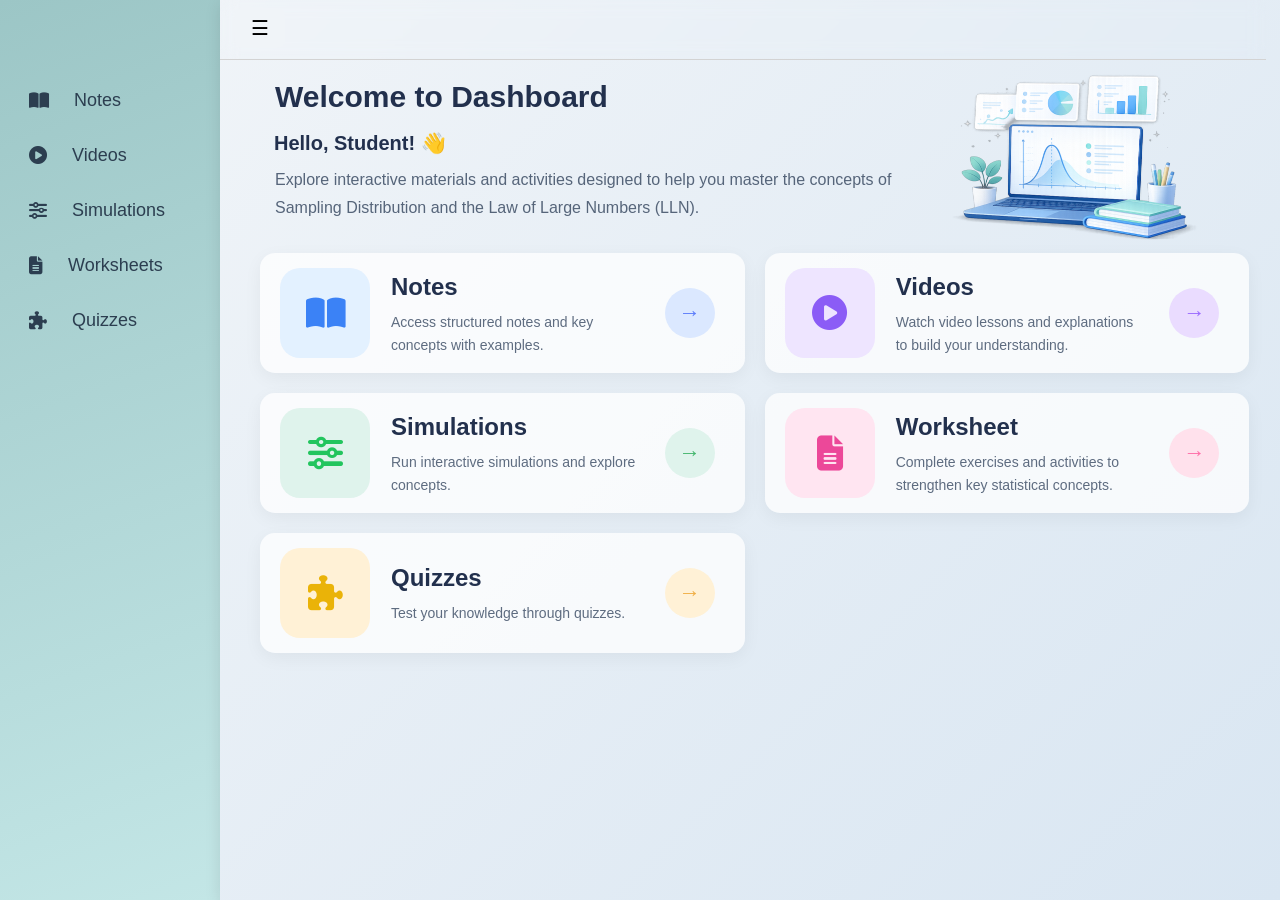
==== dashboard.html @ 49c17bea "initial commit" ====
<!DOCTYPE html>
<html lang="ms">
<head>
  <meta charset="UTF-8">
  <meta name="viewport" content="width=device-width, initial-scale=1.0">
  <title>Dashboard</title>
  <link rel="stylesheet" href="css/style.css">
  <link rel="stylesheet" href="https://cdnjs.cloudflare.com/ajax/libs/font-awesome/6.5.1/css/all.min.css">
  <link href='https://unpkg.com/boxicons@2.1.4/css/boxicons.min.css' rel='stylesheet'>
</head>

<body>

  <!-- Sidebar -->
  <div class="container">

  <div class="sidebar" id="sidebar">
    
    <div class="menu-item" onclick="setActiveMenu(this); loadContent('notes')">
    <i class="fa-solid fa-book-open"></i>
    <span class="text">Notes</span>
    </div>

    <div class="menu-item" onclick="setActiveMenu(this); loadContent('videos')">
    <i class="fa-solid fa-circle-play"></i>
    <span class="text">Videos</span>
    </div>

    <div class="menu-item" onclick="setActiveMenu(this); loadContent('simulations')">
    <i class="fa-solid fa-sliders"></i>
    <span class="text">Simulations</span>
    </div>

    <div class="menu-item" onclick="setActiveMenu(this); loadContent('worksheets')">
    <i class="fa-solid fa-file-lines"></i>
    <span class="text">Worksheets</span>
    </div>

    <div class="menu-item" onclick="setActiveMenu(this); loadContent('Quizzes')">
    <i class="fa-solid fa-puzzle-piece"></i>
    <span class="text">Quizzes</span>
    </div>
  </div>

  <div class="overlay" id="overlay" onclick="toggleSidebar()"></div>


  <!-- Content -->
  <div class="content-wrapper">

    <div class="top-navbar"> 

      <button class="toggle-btn">☰</button>

      <div class="top-icons">

        <div class="home-btn" onclick="loadContent('dashboard')">
        <i class="fa-solid fa-house-chimney"></i>
        </div>
      </div>
    </div>

  <div class="content" id="content">

<script src="js/main.js"></script>

</body>
</html>
---- css/style.css ----
/* ===== BODY ===== */
body {
  margin: 0;
  font-family: 'Comfortaa', sans-serif;
}

* {
  box-sizing: border-box;
  transition: all 0.2s ease-in-out;
}

/* MENU PAGE SAHAJA */
.login-body {
  display: flex;
  justify-content: center;
  align-items: center;
  height: 100vh;
  margin: 0;
  background: url("../images/bg.jpg") no-repeat center center fixed;
  background-size: cover;
}

/* ===== LOGIN CONTAINER ===== */
.login-container {
  text-align: center;
  width: 420px;
  padding: 40px;

  background: #ffffff;
  border-radius: 20px;
  box-shadow: 0 10px 25px rgba(0, 0, 0, 0.15);
}

.login-container h2 {
  color: #414089;
  margin-bottom: 30px;
  font-size: 30px;
}

.bold-title {
  font-weight: 1000;
}

.login-container p {
  line-height: 1.4;
  font-size: 15px;
  color: #141016;
  margin-bottom: 15px;
}

input {
  width: 100%;
  box-sizing: border-box;
  padding: 12px;
  margin: 6px 0;
  border-radius: 8px;
  border: 1px solid #ccc;
  font-size: 15px;
}

button {
  width: 98%;
  padding: 12px;
  margin-top: 15px;
  background: #5d8def;
  border: none;
  border-radius: 8px;
  color: white;
  font-size: 15px;
  cursor: pointer;
}

button:hover {
  background: #3f6fd1;
}

/* topbar */
.top-bar {
  display: flex;
  align-items: center;
  justify-content: flex-start;
  gap: 10px;
  background: auto;
  color: black;
  margin-bottom: 30px;
}

/* container bawah topbar */
.container {
  display: flex;
  height: 100vh;
  position: relative;
  overflow: hidden;
}

.container .menu-item {
  margin-bottom: 10px;
}

.content-inner {
  max-width: 900px;        /* maksimum lebar content */
  width: 90%;              /* responsive ikut screen size */
  margin: auto;          /* center content horizontally */
  background: none; /* optional: buat bg putih/transparan */
}

/* sidebar */
.sidebar {
  width: 220px;
  background: linear-gradient(160deg,  #9cc6c6, #c3e6e6); /* soft gradient */
  color: #2c3e50;
  padding: 70px 15px 15px 15px; /* top padding 80px supaya menu items start bawah */
  transition: 0.3s;
}

/* COLLAPSE FULL: hide menu items & icons */
.sidebar.collapsed {
  width: 0;               /* sidebar hilang */
  padding: 0;
  overflow: hidden;       /* pastikan content dalam tak kelihatan */
}

.sidebar.collapsed .menu-item {
  opacity: 0;             /* hilang text & icons */
  pointer-events: none;   /* tidak boleh click */
}

.menu-item {
  display: flex;
  align-items: center;
  gap: 5px;
  padding: 12px 14px;
  margin: 8px 0;
  cursor: pointer;
  font-size: 18px;
  border-radius: 12px;
  color: #2c3e50;
  transition: all 0.25s ease;
}

.menu-item i{
  margin-right: 20px;
}

.menu-item:hover {
  background: rgba(255,255,255,0.4);
  box-shadow: 0 4px 10px rgba(0,0,0,0.08);
}

.menu-item.active {
  background: rgba(255,255,255,0.4);
  box-shadow: 0 4px 12px rgba(0,0,0,0.1);
}

/* 🔥 toggle align sama dengan menu */
.content-wrapper {
  display: flex;
  flex-direction: row; /* toggle dan content sebaris */
  align-items: flex-start; /* start dari atas */
  gap: 10px; /* jarak antara toggle & content */
  flex: 1;
  background: #f0f4f8;
}

.toggle-btn {
  background: #f0f4f8;
  border: none;
  width: 50px;
  height: 40px;
  display: flex;
  align-items: center; 
  justify-content: center;
  cursor: pointer;
  color: black;   
  font-size: 20px;
  margin-left: 5px;
  margin-top: -4px;
}

.toggle-btn:hover{
  background: rgba(255,255,255,0.4);
}

.sidebar.collapsed + .overlay + .content-wrapper .top-navbar {
  left: 0;
}

.top-navbar {
  position: fixed;
  top: 0;
  left: 220px;
  right: 14px;
  height: 60px;
  backdrop-filter: blur(10px);
  display: flex;
  align-items: center;
  justify-content: space-between;
  padding: 0 10px;
  z-index: 1000;
  background: transparent;
  backdrop-filter: blur(8px);
  border-bottom: 1px solid lightgray;
  box-shadow: none;
  transition: 0.3s;
}

.top-icons {
  position: absolute;
  top: 20px;
  right: 30px;
  z-index: 1000;
}

.home-btn {
  width: 38px;
  height: 38px;
  background: white;
  border-radius: 10px;
  display: flex;
  align-items: center;
  justify-content: center;
  margin-top: -8px;
  cursor: pointer;
  transition: 0.3s;
  margin-right: -10px;
}

.home-btn i {
  font-size: 15px;
  color: #2c3e50;
}

.home-btn:hover {
  transform: translateY(-2px);
  background: white;
}

/* content */
.content {
  flex: 1;
  max-width: 1400px;
  width: calc(100% - 40px);
  margin: 0 auto;
  height: 100vh;
  padding-left: 40px;
  padding-top: 60px;
  overflow: auto;
  background: linear-gradient(135deg, #f0f4f8, #d9e6f2);
  box-shadow: 0 4px 15px rgba(0,0,0,0.1);
  transition: none;
}

.content.simulation-mode {
  padding: 0;
  overflow: hidden;
}

.accordion {
  width: 100%;
  max-width: 900px;
  margin: 0; /* buang auto supaya ikut container */
  padding-left: 5px;  /* adjust ikut tajuk h2 */
  padding-right: 5px; /* optional */
  box-sizing: border-box;
}

/*DASHBOARD SECTION*/
/*TITLE PARTS*/
.hero-section {
  display: flex;
  justify-content: space-between;
  align-items: center;
  gap: 20px;
}

.hero-left {
  max-width: 1000px;
  margin-left: 15px;
}

.hero-left h1 {
  font-size: 30px;
  margin-top: 20px;
  margin-bottom: 15px;
  color: #22304d;
}

.hero-left h2 {
  font-size: 20px;
  margin-bottom: -5px;
  color: #22304d;
  margin-left: -1px;
}

.hero-left p {
  font-size: 16px;
  line-height: 1.8;
  color: #56657a;
  margin-bottom: 10px;
}

.hero-right img {
  width: 350px;
  margin-top: -50px;
  padding-right: 70px;
  margin-bottom: -70px;
}

/*BOX-BOX PARTS*/
.dashboard-grid {
  display: grid;
  grid-template-columns: repeat(2, 1fr);
  gap: 20px;
  margin-top: 20px;
  max-width: 1190px;
  width: 97%;
}

.dashboard-card {
  background: rgba(255,255,255,0.75);
  border-radius: 15px;
  padding: 5px;
  display: flex;
  align-items: center;
  gap: 14px;
  cursor: pointer;
  box-shadow: 0 5px 18px rgba(0,0,0,0.05);
  transition: 0.3s;
  height: 120px;
}

.dashboard-card:hover {
  transform: translateY(-4px);
}

.icon-box {
  width: 90px;
  height: 90px;
  margin-left: 15px;
  border-radius: 20px;
  display: flex;
  align-items: center;
  justify-content: center;
  font-size: 35px;
  flex-shrink: 0;
}

.card-text h3 {
  font-size: 24px;
  color: #22304d;
  margin-top: 17px;
  margin-bottom: 10px;
  margin-left: 7px;
}

.card-text p {
  margin-top: 5px;
  margin-left: 7px;
  font-size: 14px;
  line-height: 1.6;
  color: #5e6c80;
  width: 250px;
}

.arrow {
  width: 50px;
  height: 50px;
  border-radius: 50%;
  display: flex;
  align-items: center;
  justify-content: center;
  font-size: 22px;
  margin-left: auto;
  margin-right: 25px;
}

/* BLUE */
.arrow.blue{
    background: #dbe8ff;
}

.arrow.blue:hover{
    background: #c8dcff;
}

/* PURPLE */
.arrow.purple{
    background: #eadcff;
}

.arrow.purple:hover{
    background: #dcc8ff;
}

/* GREEN */
.arrow.green{
    background: #dff3ec;
}

.arrow.green:hover{
    background: #cdeed7;
}

/* PINK */
.arrow.pink{
    background: #ffe1ec;
}

.arrow.pink:hover{
    background: #ffd0e2;
}

/* YELLOW */
.arrow.yellow{
    background: #fff1d6;
}

.arrow.yellow:hover{
    background: #ffe7b8;
}


/* GENERAL */
.arrow{
    cursor: pointer;
}

/*WARNA BOX BOX ICON DASHBOARD*/
.blue {
  background: #dcebff;
}

.purple {
  background: #eee2ff;
}

.green {
  background: #ddf5e7;
}

.grey {
  background: #e4ebf5;
}

.yellow {
  background: #fff1d6;
}

/* WARNA ICON DASHBOARD */
/* NOTES */
.icon-box.blue i {
  color: #3b82f6;
}

/* VIDEOS */
.icon-box.purple i {
  color: #8b5cf6;
}

/* SIMULATIONS */
.icon-box.green i {
  color: #22c55e;
}

/* WORKSHEETS */
.icon-box.pink i {
  color: #ec4899;
}

/* QUIZZES */
.icon-box.yellow i {
  color: #eab308;
}


/*NOTES SECTION*/
.notes-top-section {
  display: flex;
  justify-content: space-between;
  align-items: center;
  margin-left: -10px;
  margin-top: 10px;
}

.notes-hero-image {
  width: 450px;
  margin-top: -40px;
  margin-right: 40px;
  margin-bottom: -70px;
}

/* ACCORDION */
.accordion {
  max-width: 1190px;
  width: 97%;
}

.notes-card {
  margin-bottom: 10px;
  margin-left: 10px;
  min-height: 40px;
  margin-right: 20px;
  background: transparent;
}

/* CARD HEADER */
.notes-card-header {
  background: rgba(255,255,255,0.78);
  min-height: 40px;
  border-radius: 24px;
  padding: 5px 24px;
  display: flex;
  align-items: center;
  cursor: pointer;
  transition: 0.3s;
}

.notes-card-header:hover {
  transform: translateY(-3px);
}

.notes-section-description p {
  margin-left: 30px;
}

.notes-text p{
  font-size: 16px;
  color: #22304d;
  margin-bottom: 20px;
  max-width: 1000px;
  margin-left: 30px;
  line-height: 1.8;
}

.notes-text h2{
  margin-left: 30px;
  color: black;
  font-size: 25px;
  margin-bottom: 10px;
  margin-top: 15px;
}

/* LEFT SIDE */
.notes-header-left {
  display: flex;
  align-items: center;
  gap: 30px;
}

/* ICON */
.topic-icon {
  width: 55px;
  height: 55px;
  margin-top: 2px;
  border-radius: 10px;
  font-size: 22px;
  display: flex;
  justify-content: center;
  align-items: center;
  flex-shrink: 0;
  font-weight: bold;
}

.topic-icon i {
  font-size: 28px;
  color: #4f6fa8;
}

/* ICON CICLE COLORS */
.topic-icon.blue {
  background: #dbe9ff;
}

.topic-icon.green {
  background: #dff4e7;
}

.topic-icon.purple {
  background: #eadcff;
}

.topic-icon.pink {
  background: #ffddeb;
}

.topic-icon.yellow {
  background: #fff0cf;
}

/* ICON COLORS */
.topic-icon.blue i {
  color: #5a78b8;
}

.topic-icon.green i {
  color: #4bb273;
}

.topic-icon.purple i {
  color: #8c6dd7;
}

.topic-icon.pink i {
  color: #e07aa8;
}

.topic-icon.yellow i {
  color: #f0a43c;
}

/* TEXT */
.topic-info h3 {
  margin: 0;
  font-size: 18px;
  color: #24314f;
  margin-top: 15px;
}

.topic-info p {
  margin-top: 8px;
  color: #7f8aa3;
  font-size: 15px;
}

/* RIGHT SIDE */
.notes-header-right {
  margin-left: auto;
  display: flex;
  align-items: center;
  gap: 25px;
  padding-right: 10px;
}

/* OPEN BADGE */
.slides-badge {
  background: #dff4e7;
  color: #2e9b59;
  padding: 10px 18px;
  border-radius: 10px;
  margin-right: 20px;
  font-weight: 600;
}

.slides-badge.open {
  background: #dff5e7;
  color: #2e8b57;
}

.slides-badge.open:hover{
    background: #cdeed7;
}

.slides-badge.close {
  background: #e8eefc;
  color: #6b7a99;
}

.slides-badge.close:hover{
    background: #dbe4f7;
}

/* ARROW */
.notes-arrow {
  display: flex;
  justify-content: center;
  align-items: center;
  font-size: 22px;
  color: #6f7c97;
}

/* PDF CONTENT */
.notes-content {
  max-height: 0;
  background: white;
  border-radius: 0 0 24px 24px;
  box-shadow: 0 5px 18px rgba(0,0,0,0.05);
  transition: max-height 0.4s ease;
  overflow: hidden;
}

.notes-content iframe {
  width: 100%;
  height: 500px;
  border: none;
  padding: 18px;
  box-sizing: border-box;
}

/*VIDEO SECTION*/
.videos-hero{
  background: linear-gradient(135deg,#c8e7e6 0%,#c9dfff 100%);
    border-radius: 15px;
    padding: 35px 26px;
    display: flex;
    justify-content: space-between;
    align-items: center;
    margin-top: 20px;
    position: relative;
    overflow: hidden;
    margin-right: 55px;
    margin-left: 15px;
}

.videos-hero-left{
    flex: 1;
    margin-left: 10px;
}

.video-page-title{
  font-size: 25px;
  color: black;
  margin-top: -15px;
}

.video-description{
  font-size: 16px;
  color: #22304d;
  margin-bottom: 20px;
  line-height: 1.5;
  max-width: 550px;
  margin-top: -5px;
}

.video-banner-img{
    width: 450px;
    margin-top: -80px;
    margin-bottom: -80px;
    margin-right: 10px;
  }

.video-stats{
    display: flex;
    gap: 18px;
    margin-top: 30px;
}

.stat-box{
    background: rgba(255,255,255,0.8);
    padding: 8px 20px;
    border-radius: 8px;
    display: flex;
    align-items: center;
    gap: 12px;
    font-size: 14px;
    font-weight: 600;
    color: #24314f;
    box-shadow: 0 4px 12px rgba(0,0,0,0.03);
    transition: 0.3s;
    margin-top: -10px;
    margin-left: -2px;
    margin-bottom: -10px;
}

.stat-box i{
  color: #56657a;
  font-size: 16px;
  margin-left: -5px;
}

.video-card{
    display: flex;
    justify-content: space-between;
    align-items: center;
    padding: 5px;
    background: rgba(255,255,255,0.85);
    margin-top: 20px;
    border-radius: 15px;
    overflow: hidden;
    margin-right: 55px;
    margin-bottom: -13px;
    margin-left: 15px;
}

.video-card:hover{
    transform: translateY(-4px);
    box-shadow: 0 12px 24px rgba(0,0,0,0.06);
}

.video-left{
    display: flex;
    align-items: center;
    gap: 20px;
}

.video-left h3{
  font-size: 18px;
  max-width: 400px;
  color: #24314f;
  line-height: 1.5;
}

.video-right{
    display: flex;
    align-items: center;
    gap: 25px; /* besarkan gap */
}

.video-icon{
    width: 70px;
    height: 50px;
    border-radius: 15px;
    display: flex;
    justify-content: center;
    align-items: center;
    font-size: 28px;
    margin-left: 10px;
}

.video-icon i{
    font-size: 20px;
    font-weight: 400;
}

.video-duration{
    display: flex;
    align-items: center;
    gap: 15px;
    font-size: 15px;
    margin-right: 25px;
    white-space: nowrap;
    color: #6b7280;
}

.video-duration i {
  font-size: 15px;
  color: #6b7280;
}

.blue{
    background: #dbe8ff;
    color: #5b7cfa;
}

.purple{
    background: #eadcff;
    color: #9b6bff;
}

.green{
    background: #dff3ec;
    color: #43b66d;
}

.pink{
    background: #ffe1ec;
    color: #ff6ea8;
}

.yellow{
    background: #fff1d6;
    color: #f0ae45;
}

.watch-btn{
    border: none;
    padding: 12px 33px;
    border-radius: 10px;
    font-weight: 600;
    cursor: pointer;
    margin-right: 20px;
    margin-bottom: 15px;
}

.watch-btn.blue:hover{
    background: #bcd4ff;
}

.watch-btn.purple:hover{
    background: #dac4ff;
}

.watch-btn.green:hover{
    background: #cdeede;
}

.watch-btn.pink:hover{
    background: #ffd0e3;
}

.watch-btn.yellow:hover{
    background: #ffe7b8;
}

.video-arrow{
    display: flex;
    justify-content: center;
    align-items: center;
    transition: 0.3s;
    margin-right: 40px;
    font-size: 20px;
    color: #7b8798;
}

.back-btn{
    display: flex;
    align-items: center;
    justify-content: center;
    width: fit-content;
    margin: 30px auto;
    gap: 8px;
    padding: 12px 24px;
    background: rgba(255,255,255,0.75);
    border-radius: 16px;
    font-size: 16px;
    font-weight: 600;
    color: #24314f;
    cursor: pointer;
    transition: 0.3s;
    box-shadow: 0 6px 18px rgba(0,0,0,0.04);
}

.back-btn:hover{
    transform: translateX(-4px);
    background: #edf4ff;
}

.video-title{
    font-size: 20px;
    color: #22304d;
    margin-bottom: 25px;
    font-weight: 700;
    text-align: center;
    max-width: 1190px;
}

.video-container{
    display: flex;
    justify-content: center;
    align-items: center;
    margin: 0 auto;
    max-width: 1100px;
    width: 98%;
    background: rgba(255,255,255,0.75);
    padding: 5px;
    border-radius: 5px;
    overflow: hidden;
    padding-right: 20px;
    background: transparent;
}

.video-container video{
    width: 100%;
    border-radius: 5px;
    display: block;
}

.video-container:hover{
    transform: translateY(-3px);
    transition: 0.3s;
}

/*WORKSHEET SECTION*/

/*WORKSHEET CARDS*/
.worksheet-title{
  font-size: 25px;
  margin-left: 20px;
  color: black;
  margin-top: 10px;
}

.worksheet-section-description{
  font-size: 16px;
  padding-left: 20px;
  color: #22304d;
  margin-bottom: 20px;
}

.worksheet-hero-image{
    width: 400px;
    margin-top: -40px;
    margin-bottom: -50px;
    margin-right: 70px;
}

.worksheet-grid{
    display: flex;
    flex-direction: column;
    gap: 15px;
    max-width: 1190px;
    width: 96%;
    margin-top: 25px;
}

.worksheet-card{
    background: white;
    padding: 10px 20px;
    border-radius: 25px;
    min-height: 75px;
    display: flex;
    align-items: center;
    gap: 20px;
    transition: 0.3s;
    cursor: pointer;
    position: relative;
    margin-left: 15px;
    margin-right: 25px;
}

.worksheet-card:hover{
    transform: translateY(-4px);
    box-shadow: 0 10px 25px rgba(0,0,0,0.08);
}

.worksheet-icon{
    width: 70px;
    height: 70px;
    border-radius: 20px;
    color: white;
    display: flex;
    justify-content: center;
    align-items: center;
    font-size: 35px;
    flex-shrink: 0;
}

.card1 .worksheet-icon{
    background: #dbe8ff;
}

.card2 .worksheet-icon{
    background: #eadcff;
}

.card3 .worksheet-icon{
    background: #dff3ec;
}

.card4 .worksheet-icon{
    background: #ffe1ec;
}

.card5 .worksheet-icon{
    background: #fff1d6;
}

.worksheet-info{
    flex: 1;
    margin-left: 25px;
}

.worksheet-info h3{
    font-size: 20px;
    color: #1f2a44;
    margin-top: 3px;
}

.worksheet-info p{
    font-size: 16px;
    color: #4d5b73;
    margin-top: -10px;
}

.worksheet-info span{
    display: block;
    font-size: 13px;
    color: #7c879d;
    margin-top: -10px;
    margin-bottom: 3px;
    margin-left: -3px;
}

.worksheet-btn{
    border: none;
    background: #dff3e5;
    color: #2b8a57;
    border-radius: 26px;
    font-size: 15px;
    cursor: pointer;
    transition: 0.3s;
    width: fit-content;
    min-width: 100px;
    flex-shrink: 0;
    margin-top: -3px;
    background: #dff4e7;
    color: #2e9b59;
    padding: 10px 18px;
    border-radius: 30px;
    font-weight: 600;
    margin-right: 20px;
}

.worksheet-btn:hover{
    background: #cdeed7;
}

.card1 .worksheet-icon i{
    color: #5b7cfa;
}

.card2 .worksheet-icon i{
    color: #9b6bff;
}

.card3 .worksheet-icon i{
    color: #43b66d;
}

.card4 .worksheet-icon i{
    color: #ff6ea8;
}

.card5 .worksheet-icon i{
    color: #f0ae45;
}

/*QUIZ SECTION*/
.quiz-title {
    margin-left: 20px;
    color: black;
    font-size: 25px;
    margin-top: 20px;
    margin-bottom: 10px;
}

.quiz-section-description {
  font-size: 16px;
  color: #22304d;
  margin-bottom: -5px;
  max-width: 1000px;
  margin-left: 20px;
  line-height: 1.8;
}

.quiz-grid {
  display: grid;
  grid-template-columns: repeat(2, 1fr);
  gap: 15px;
  margin-top: 20px;
  margin-left: 15px;
  max-width: 1190px;
  width: 97%;
  padding-right: 35px;
}

.quiz-hero {
  background: linear-gradient(135deg,#c8e7e6 0%,#c9dfff 100%);
  border-radius: 15px;
  padding: 15px;
  color: white;
  margin-top: 25px;
  margin-bottom: 20px;
  max-width: 1190px;
  display: flex;
  justify-content: space-between;
  align-items: center;
  margin-left: 17px;
  margin-right: 50px;
}

.quiz-hero-right img {
  width: 130px;
  margin-right: 50px;
}

.quiz-hero-left {
  display: flex;
  align-items: center;
  gap: 25px;
}

.quiz-hero-left h2{
  margin-left: 10px;
  margin-top: 10px;
  font-size: 30px;
  color: #1f2d4a;
}

.quiz-hero-left p{
  max-width: 500px;
  margin-left: 12px;
  color: black;
}

.hero-icon {
  width: 90px;
  height: 90px;
  border-radius: 50%;
  background: white;
  display: flex;
  align-items: center;
  justify-content: center;
  font-size: 42px;
  margin-left: 25px;
  margin-right: 5px;
}

.quiz-dashboard-card {
  background: rgba(255,255,255,0.75);
  border-radius: 15px;
  padding: 10px;
  display: flex;
  align-items: center;
  gap: 14px;
  cursor: pointer;
  transition: 0.3s;
}

.quiz-dashboard-card:hover{
    transform: translateY(-4px);
    box-shadow: 0 10px 25px rgba(0,0,0,0.08);
}

.quiz-icon {
  width: 70px;
  height: 70px;
  border-radius: 20px;
  background: white;
  display: flex;
  align-items: center;
  justify-content: center;
  font-size: 36px;
  flex-shrink: 0;
}

.quiz-badge {
  width: 34px;
  height: 34px;
  align-self: flex-start;
  margin-top: 2px;
  border-radius: 10px;
  background: #54d3bf;
  font-size: 16px;
  display: flex;
  align-items: center;
  justify-content: center;
  flex-shrink: 0;
  font-weight: bold;
}

.quiz-text h3 {
  margin: 0;
  font-size: 18px;
  font-weight: 700;
  line-height: 1.2;
  color: #1f2d4a;
}

.quiz-text p {
  margin: 4px 0 0;
  font-size: 14px;
  line-height: 1.4;
  color: #4d5b73;
}

.quiz-status {
  margin-left: auto;
  background: #dff5e7;
  color: #2e8b57;
  padding: 8px 15px;
  border-radius: 999px;
  font-size: 13px;
  font-weight: bold;
  margin-right: 20px;
}
  
.quiz-status:hover{
  background: #cdeed7;
}

.darkblue{
  color: #1f2d4a;
  background: lightcyan;
}

.purple {
  background: #eee5ff;
}

.purple-badge {
  background: #a57cf5;
}

.blue {
  background: #e3f1ff;
}

.blue-badge {
  background: #6bb6ff;
}

.pink {
  background: #ffe5f1;
}

.pink-badge {
  background: #f58ac1;
}

.orange {
  background: #fff0dc;
  color: #f0a23a;
}

.orange-badge {
  background: #ffbe66;
}

/* GREEN */
.green{
    background: #dff3ec;
}
/* GREEN BADGE */
.green-badge{
    background: #dff3e5;
    color: #2b8a57;
}



/* MOBILE SIDEBAR (PHONE) */
@media (max-width: 440px) {
  .sidebar {
    position: fixed;
    left: -220px;
    width: 160px;
    height: 100vh;
    padding: 60px 5px 5px 5px;
    transition: left 0.3s ease;
    z-index: 1000;
  }
  
  .sidebar.open {
    left: 0;
  }

  .sidebar.collapsed{
    left: 0;
  }

  .menu-item {
  gap: 5px;
  font-size: 12px;
  }

.toggle-btn{
    position: fixed;
    top: 20px;
    left: 20px;
    z-index: 1000;
}

  h1 {
  font-size: 20px;
  margin-left: -15px;
  }

  h2 {
  font-size: 14px;
  margin-top: 22px;
  margin-left: -10px;
}

.container .menu-item {
  margin-bottom: 2px;
  width: 125px;
  margin-left: 10px;
}

/*DASHBOARD SECTION*/
/*TITLE PARTS*/
.hero-left {
  max-width: 400px;
  margin-left: 5px;
}

.hero-left h1 {
  font-size: 18px;
  margin-top: 10px;
  margin-bottom: -10px;
  margin-left: 5px;
}

.hero-left h2 {
  font-size: 13px;
  margin-left: 5px;
}

.hero-left p {
  max-width: 200px;
  font-size: 10px;
  margin-bottom: 10px;
  margin-left: 5px;
}

.hero-right img {
  width: 30px;
}

/*BOX-BOX PARTS*/
.dashboard-grid {
  gap: 5px;
  grid-template-columns: 1fr;
  margin-top: 10px;
  max-width: 350px;
  width: 97%;
}

.dashboard-card {
  border-radius: 15px;
  padding: 5px;
  height: 50px;
}

.icon-box {
  width: 40px;
  height: 40px;
  margin-left: 5px;
  border-radius: 20px;
  font-size: 20px;
}

.card-text h3 {
  font-size: 10px;
  margin-top: 11px;
  margin-left: 5px;
}

.card-text p {
  margin-top: -7px;
  margin-left: 5px;
  font-size: 8px;
  max-width: 180px;
}

.arrow {
  width: 35px;
  height: 35px;
  border-radius: 50%;
  font-size: 15px;
  margin-left: auto;
  margin-right: 10px;
}

/*NOTES SECTION*/
.notes-top-section {
  margin-left: 5px;
  margin-top: 10px;
}

.notes-hero-image {
  width: 200px;
  margin-top: 40px;
  margin-right: 15px;
  margin-bottom: -10px;
}

/* ACCORDION */
.accordion {
  max-width: 400px;
  width: 97%;
  height: 30px;
}

.notes-card {
  margin-top: -10px;
  margin-bottom: 10px;
  margin-left: 1px;
  gap: 10px;
  margin-right: 20px;
}

/* CARD HEADER */
.notes-card-header {
  border-radius: 15px;
}

.notes-section-description p {
  margin-left: 5px;
}

.notes-text h2{
  margin-left: 5px;
  font-size: 13px;
  margin-bottom: 10px;
  margin-top: 10px;
}

.notes-text p{
  font-size: 10px;
  margin-bottom: 10px;
  max-width: 200px;
  margin-left: 5px;
}

/* LEFT SIDE */
.notes-header-left {
  gap: 5px;
}

/* ICON */
.topic-icon {
  width: 40px;
  height: 40px;
  border-radius: 15px;
  font-size: 18px;
  margin-left: -15px;
  margin-right: 10px;
}

.topic-icon i {
  font-size: 20px;
}

/* TEXT */
.topic-info h3 {
  font-size: 12px;
  margin-top: 5px;
  max-width: 180px;
}

.topic-info p {
  margin-top: 5px;
  font-size: 8px;
}

/* RIGHT SIDE */
.notes-header-right {
  gap: 25px;
  padding-right: 10px;
}

/* OPEN BADGE */
.slides-badge {
  padding: 7px 14px;
  border-radius: 15px;
  margin-right: -10px;
  font-size: 8px;
}

/* ARROW */
.notes-arrow {
  font-size: 15px;
  margin-right: -15px;
}






/*notes*/
.content-inner{
  width: 98%;
  max-width: 300px;
  margin: 0 0 5px -10px;
  height: auto;
}

/*video*/
.video-card {
  width: 98%;
  max-width: 300px;
  height: auto;
  margin-left: -15px;
}

.video-section-description{
font-size: 10px;
width: 98%;
max-width: 300px;
margin-left: -10px;
}

.video-card-header {
font-size: 10px;
}

.video-content p {
  font-size: 10px;
  margin-top: 0;
  margin-bottom: 5px;
}

.video-content video {
  margin: 0 auto 10px; /* 0 top/bottom auto kiri-kanan, 30px bottom */
}

.quiz-box {
  font-size: 10px;
}

.quiz-box a {
  font-size: 10px;
  margin-top: 0;
  margin-bottom: 5px;
}

/*Worksheet*/
.worksheet-section-description{
font-size: 10px;
width: 98%;
max-width: 300px;
margin-left: -10px;
}

.card{
  width: 98%;
  max-width: 300px;
  height: auto;
  margin-left: -15px;
}

.card-header{
  font-size: 10px;
}

.card-content {
  font-size: 10px;
  margin-top: 0;
  margin-bottom: 5px;
}
}

@media (min-width: 440px) and (max-width: 1050px){  
  
  .sidebar {
    position: fixed;
    left: -220px;
    width: 200px;
    height: 100vh;
    padding: 60px 5px 5px 5px;
    transition: left 0.3s ease;
    z-index: 1000;
  }
  
  .sidebar.open {
    left: 0;
  }

  .menu-item {
  gap: 5px;
  font-size: 14px;
  }

  .toggle-btn{
    z-index: 999;
    width: 30px;
    font-size: 20px;
    margin-left: 10px;
  }

  h1 {
  font-size: 22px;
  margin-left: -15px;
  margin-top: 22px;
  }

  h2 {
  font-size: 20px;
  margin-top: 22px;
}

.container .menu-item {
  margin-bottom: 5px;
  width: 160px;
  margin-left: 12px;
}

/*notes*/
.content-inner{
  width: 98%;
  max-width: 680px;
  margin: 0 0 5px -10px;
  height: auto;
}

/*video*/
.video-card {
  width: 98%;
  max-width: 660px;
  margin: 0 0 5px -10px;
  height: auto;
}

.video-section-description{
font-size: 14px;
width: 98%;
max-width: 660px;
}

.video-card-header {
font-size: 13px;
}

.video-content p {
  font-size: 13px;
  margin-top: 0;
  margin-bottom: 5px;
}

.video-content video {
  margin: 0 auto 10px; /* 0 top/bottom auto kiri-kanan, 30px bottom */
}

.quiz-box {
  font-size: 13px;
}

.quiz-box a {
  font-size: 13px;
  margin-top: 0;
  margin-bottom: 5px;
}

/*Worksheet*/
.worksheet-section-description{
font-size: 14px;
width: 98%;
max-width: 700px;
}

.card{
  width: 98%;
  max-width: 700px;
  margin: 0 0 5px -10px;
  height: auto;
  margin-top: 0;
}

.card-header{
  font-size: 13px;
}

.card-content {
  font-size: 13px;
  margin-top: 0;
  margin-bottom: 5px;
}

.card-content p{
  font-size: 13px;
  margin-top: 0;
  margin-bottom: 0;
}

/*Exercise*/

}
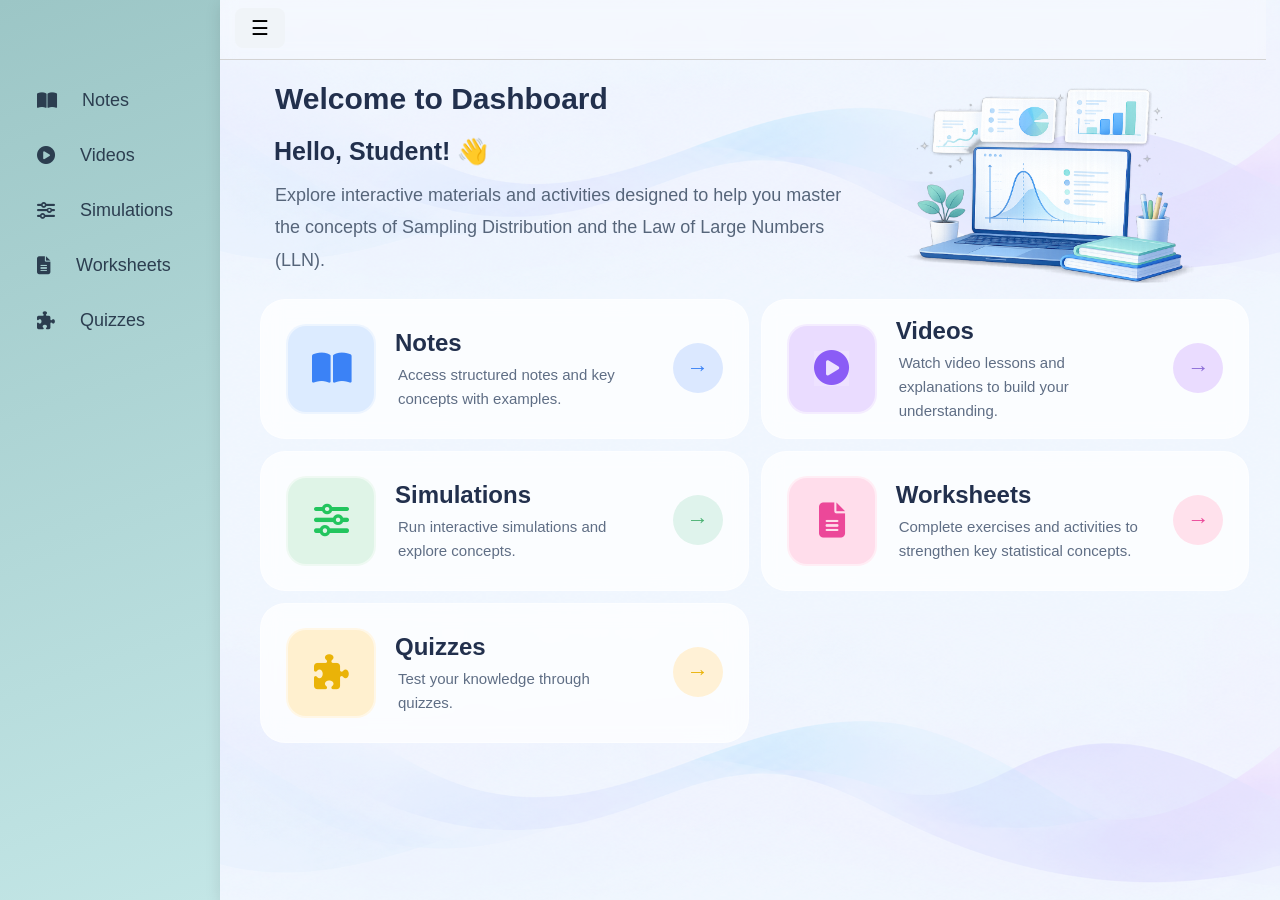
==== commit eaa52f24: "first commit" ====
--- a/dashboard.html
+++ b/dashboard.html
@@ -60,7 +60,10 @@
       </div>
     </div>
 
-  <div class="content" id="content">
+      <div class="content" id="content">
+      </div>
+    </div> <!-- content-wrapper -->
+  </div> <!-- container -->
 
 <script src="js/main.js"></script>
 
--- a/css/style.css
+++ b/css/style.css
@@ -6,7 +6,6 @@
 
 * {
   box-sizing: border-box;
-  transition: all 0.2s ease-in-out;
 }
 
 /* MENU PAGE SAHAJA */
@@ -74,17 +73,6 @@
   background: #3f6fd1;
 }
 
-/* topbar */
-.top-bar {
-  display: flex;
-  align-items: center;
-  justify-content: flex-start;
-  gap: 10px;
-  background: auto;
-  color: black;
-  margin-bottom: 30px;
-}
-
 /* container bawah topbar */
 .container {
   display: flex;
@@ -98,9 +86,9 @@
 }
 
 .content-inner {
-  max-width: 900px;        /* maksimum lebar content */
+  max-width: 1200px;        /* maksimum lebar content */
   width: 90%;              /* responsive ikut screen size */
-  margin: auto;          /* center content horizontally */
+  margin: 0 auto;          /* center content horizontally */
   background: none; /* optional: buat bg putih/transparan */
 }
 
@@ -110,8 +98,10 @@
   background: linear-gradient(160deg,  #9cc6c6, #c3e6e6); /* soft gradient */
   color: #2c3e50;
   padding: 70px 15px 15px 15px; /* top padding 80px supaya menu items start bawah */
-  transition: 0.3s;
-}
+  transition: 0.35s cubic-bezier(.22,1,.36,1);
+  flex-shrink: 0;
+}
+
 
 /* COLLAPSE FULL: hide menu items & icons */
 .sidebar.collapsed {
@@ -123,6 +113,10 @@
 .sidebar.collapsed .menu-item {
   opacity: 0;             /* hilang text & icons */
   pointer-events: none;   /* tidak boleh click */
+}
+
+.sidebar.collapsed + .overlay + .content-wrapper .top-navbar {
+  left: 0;
 }
 
 .menu-item {
@@ -135,11 +129,15 @@
   font-size: 18px;
   border-radius: 12px;
   color: #2c3e50;
-  transition: all 0.25s ease;
 }
 
 .menu-item i{
   margin-right: 20px;
+  padding-left: 8px;
+}
+
+.menu-item span{
+  margin-right: -10px;
 }
 
 .menu-item:hover {
@@ -147,9 +145,12 @@
   box-shadow: 0 4px 10px rgba(0,0,0,0.08);
 }
 
-.menu-item.active {
-  background: rgba(255,255,255,0.4);
-  box-shadow: 0 4px 12px rgba(0,0,0,0.1);
+.menu-item.active{
+  background: rgba(255,255,255,0.75);
+  box-shadow: 0 8px 20px rgba(0,0,0,0.08);
+  border-left: 3px solid #2c3e50;
+  font-weight: 700;
+  margin-right: 5px;
 }
 
 /* 🔥 toggle align sama dengan menu */
@@ -181,10 +182,6 @@
   background: rgba(255,255,255,0.4);
 }
 
-.sidebar.collapsed + .overlay + .content-wrapper .top-navbar {
-  left: 0;
-}
-
 .top-navbar {
   position: fixed;
   top: 0;
@@ -197,11 +194,11 @@
   justify-content: space-between;
   padding: 0 10px;
   z-index: 1000;
-  background: transparent;
+  background: rgba(255,255,255,0.25);
   backdrop-filter: blur(8px);
   border-bottom: 1px solid lightgray;
   box-shadow: none;
-  transition: 0.3s;
+  transition: 0.2s;
 }
 
 .top-icons {
@@ -238,16 +235,29 @@
 /* content */
 .content {
   flex: 1;
-  max-width: 1400px;
-  width: calc(100% - 40px);
+  max-width: 1500px;
+  width: 100%;
   margin: 0 auto;
   height: 100vh;
   padding-left: 40px;
   padding-top: 60px;
   overflow: auto;
-  background: linear-gradient(135deg, #f0f4f8, #d9e6f2);
+  background-color: #EEF3F8;
+  background-image: url("../images/bg-dashboard.png");
+  background-size: 100% auto;
+  background-position: top center;
   box-shadow: 0 4px 15px rgba(0,0,0,0.1);
-  transition: none;
+  position: relative;
+  z-index: 1;
+}
+
+.content::before{
+  content: "";
+  position: absolute;
+  inset: 0;
+  background: rgba(255,255,255,0.20);
+  pointer-events: none;
+  z-index: -1;
 }
 
 .content.simulation-mode {
@@ -264,6 +274,8 @@
   box-sizing: border-box;
 }
 
+/* Laptop */
+@media (min-width: 769px) and (max-width:1440px){
 /*DASHBOARD SECTION*/
 /*TITLE PARTS*/
 .hero-section {
@@ -271,6 +283,7 @@
   justify-content: space-between;
   align-items: center;
   gap: 20px;
+  margin-top: -20px;
 }
 
 .hero-left {
@@ -283,54 +296,57 @@
   margin-top: 20px;
   margin-bottom: 15px;
   color: #22304d;
+  font-weight: 800;
 }
 
 .hero-left h2 {
-  font-size: 20px;
+  font-size: 25px;
   margin-bottom: -5px;
   color: #22304d;
   margin-left: -1px;
 }
 
 .hero-left p {
-  font-size: 16px;
+  font-size: 18px;
   line-height: 1.8;
   color: #56657a;
   margin-bottom: 10px;
+  font-weight: 500;
 }
 
 .hero-right img {
-  width: 350px;
-  margin-top: -50px;
+  max-width: 400px;
+  margin-top: 20px;
   padding-right: 70px;
-  margin-bottom: -70px;
 }
 
 /*BOX-BOX PARTS*/
 .dashboard-grid {
   display: grid;
   grid-template-columns: repeat(2, 1fr);
-  gap: 20px;
-  margin-top: 20px;
+  gap: 12px;
+  margin-top: -10px;
   max-width: 1190px;
   width: 97%;
 }
 
 .dashboard-card {
   background: rgba(255,255,255,0.75);
-  border-radius: 15px;
-  padding: 5px;
-  display: flex;
-  align-items: center;
-  gap: 14px;
+  border-radius: 25px;
+  padding: 10px;
+  display: flex;
+  align-items: center;
+  gap: 12px;
   cursor: pointer;
-  box-shadow: 0 5px 18px rgba(0,0,0,0.05);
-  transition: 0.3s;
-  height: 120px;
-}
-
-.dashboard-card:hover {
-  transform: translateY(-4px);
+  height: 140px;
+  border: 1px solid rgba(255,255,255,0.4);
+  backdrop-filter: blur(10px);
+  transition: 0.3s cubic-bezier(.22,1,.36,1);
+}
+
+.dashboard-card:hover{
+  transform: translateY(-6px);
+  box-shadow: 0 18px 40px rgba(0,0,0,0.08);
 }
 
 .icon-box {
@@ -343,35 +359,50 @@
   justify-content: center;
   font-size: 35px;
   flex-shrink: 0;
+  border: 2px solid rgba(255,255,255,0.5);
+  box-shadow: none;
 }
 
 .card-text h3 {
   font-size: 24px;
   color: #22304d;
   margin-top: 17px;
-  margin-bottom: 10px;
+  margin-bottom: 6px;
   margin-left: 7px;
 }
 
 .card-text p {
   margin-top: 5px;
-  margin-left: 7px;
-  font-size: 14px;
+  margin-left: 10px;
+  font-size: 15px;
+  font-weight: 500;
   line-height: 1.6;
-  color: #5e6c80;
-  width: 250px;
+  color: #5F6E85;
+  margin-right: 20px;
+  max-width: 600px;
 }
 
 .arrow {
   width: 50px;
   height: 50px;
   border-radius: 50%;
+  font-weight: 700;
   display: flex;
   align-items: center;
   justify-content: center;
   font-size: 22px;
   margin-left: auto;
-  margin-right: 25px;
+  margin-right: 15px;
+  margin-top: -1px;
+  transition: 0.3s cubic-bezier(.22,1,.36,1);
+  background:rgba(255,255,255,0.8);
+  flex-shrink: 0;
+}
+
+.arrow:hover{
+  transform: scale(1.05);
+  box-shadow: 0 5px 15px rgba(46,139,87,0.25);
+  background: rgba(255,255,255,0.8);
 }
 
 /* BLUE */
@@ -435,7 +466,7 @@
 }
 
 .green {
-  background: #ddf5e7;
+  background: #EEF8F1;
 }
 
 .grey {
@@ -483,10 +514,11 @@
 }
 
 .notes-hero-image {
-  width: 450px;
-  margin-top: -40px;
-  margin-right: 40px;
-  margin-bottom: -70px;
+  width: 420px;
+  margin-top: 30px;
+  margin-left: 30px;
+  margin-right: 70px;
+  margin-bottom: -10px;
 }
 
 /* ACCORDION */
@@ -496,11 +528,13 @@
 }
 
 .notes-card {
-  margin-bottom: 10px;
+  margin-top: 15px;
+  margin-bottom: -3px;
   margin-left: 10px;
   min-height: 40px;
   margin-right: 20px;
-  background: transparent;
+  backdrop-filter: blur(10px);
+  transition: 0.3s cubic-bezier(.22,1,.36,1);
 }
 
 /* CARD HEADER */
@@ -516,28 +550,27 @@
 }
 
 .notes-card-header:hover {
-  transform: translateY(-3px);
-}
-
-.notes-section-description p {
-  margin-left: 30px;
+  transform: translateY(-6px);
+  box-shadow: 0 18px 40px rgba(0,0,0,0.08);
+}
+
+.notes-text h2{
+  margin-left: 28px;
+  color: black;
+  font-size: 30px;
+  margin-bottom: 10px;
+  margin-top: 1px;
+  font-weight: 800;
 }
 
 .notes-text p{
-  font-size: 16px;
+  font-size: 18px;
   color: #22304d;
-  margin-bottom: 20px;
-  max-width: 1000px;
+  margin-bottom: 5px;
   margin-left: 30px;
   line-height: 1.8;
-}
-
-.notes-text h2{
-  margin-left: 30px;
-  color: black;
-  font-size: 25px;
-  margin-bottom: 10px;
-  margin-top: 15px;
+  text-align: justify;
+  max-width: 700px;
 }
 
 /* LEFT SIDE */
@@ -549,21 +582,22 @@
 
 /* ICON */
 .topic-icon {
-  width: 55px;
-  height: 55px;
-  margin-top: 2px;
-  border-radius: 10px;
-  font-size: 22px;
+  width: 80px;
+  height: 80px;
+  margin-top: 5px;
+  margin-bottom: 5px;
+  border-radius: 15px;
+  font-size: 30px;
   display: flex;
   justify-content: center;
   align-items: center;
   flex-shrink: 0;
   font-weight: bold;
+  border: 2px solid rgba(255,255,255,0.5);
 }
 
 .topic-icon i {
   font-size: 28px;
-  color: #4f6fa8;
 }
 
 /* ICON CICLE COLORS */
@@ -589,37 +623,41 @@
 
 /* ICON COLORS */
 .topic-icon.blue i {
-  color: #5a78b8;
+  color: #3b82f6;
 }
 
 .topic-icon.green i {
-  color: #4bb273;
+  color: #22c55e;
 }
 
 .topic-icon.purple i {
-  color: #8c6dd7;
+  color: #8b5cf6;
 }
 
 .topic-icon.pink i {
-  color: #e07aa8;
+  color: #ec4899;
 }
 
 .topic-icon.yellow i {
-  color: #f0a43c;
+  color: #eab308;
+}
+
+.topic-info{
+  gap: 10px;
 }
 
 /* TEXT */
 .topic-info h3 {
   margin: 0;
-  font-size: 18px;
+  font-size: 20px;
   color: #24314f;
   margin-top: 15px;
 }
 
 .topic-info p {
   margin-top: 8px;
-  color: #7f8aa3;
-  font-size: 15px;
+  color: #4d5b73;
+  font-size: 16px;
 }
 
 /* RIGHT SIDE */
@@ -633,21 +671,70 @@
 
 /* OPEN BADGE */
 .slides-badge {
+  padding: 8px 24px;
+  border-radius: 25px;
+  margin-right: 15px;
+  font-size: 15px;
+  font-weight: 600;
+  border: 0.1px solid;
+  transition: 0.3s cubic-bezier(.22,1,.36,1);
+  background:rgba(255,255,255,0.8);
+  flex-shrink: 0;
+}
+
+.slides-badge.open.blue {
+  background: #dcebff;
+  color: #3b82f6;
+}
+
+.slides-badge.open.blue:hover {
+  background: rgb(207, 226, 251);
+  box-shadow: 0 2px 15px #3b83f6bb;;
+}
+
+.slides-badge.open.purple {
+  background: #eee2ff;
+  color: #8b5cf6;
+}
+
+.slides-badge.open.purple:hover {
+  background: #eee2ff;
+  box-shadow: 0 2px 15px #8a5cf6b3;
+}
+
+.slides-badge.open.green {
   background: #dff4e7;
-  color: #2e9b59;
-  padding: 10px 18px;
-  border-radius: 10px;
-  margin-right: 20px;
-  font-weight: 600;
-}
-
-.slides-badge.open {
-  background: #dff5e7;
-  color: #2e8b57;
+  color: #4bb273;
+}
+
+.slides-badge.open.green:hover {
+  background: #c2f3d5ba;
+  box-shadow: 0 2px 15px #4bb272ad;
+}
+
+.slides-badge.open.pink {
+  background: #ffddeb;
+  color: #ec4899;
+}
+
+.slides-badge.open.pink:hover {
+  background: #ffc7deb7;
+  box-shadow: 0 2px 15px #e07aa8b6;
+}
+
+.slides-badge.open.yellow {
+  background: #fff0cf;
+  color: #eab308;
+}
+
+.slides-badge.open.yellow:hover {
+  background: #fce5b4c3;
+  box-shadow: 0 2px 15px #f0a53cb5;
 }
 
 .slides-badge.open:hover{
-    background: #cdeed7;
+  transform: scale(1.05);
+  background: rgba(255,255,255,0.8);
 }
 
 .slides-badge.close {
@@ -656,17 +743,12 @@
 }
 
 .slides-badge.close:hover{
-    background: #dbe4f7;
-}
-
-/* ARROW */
-.notes-arrow {
-  display: flex;
-  justify-content: center;
-  align-items: center;
-  font-size: 22px;
-  color: #6f7c97;
-}
+  transform: scale(1.05);
+  box-shadow: 0 2px 15px #6b7a99b0;
+  background: rgba(255,255,255,0.8);
+  background: #dbe4f7;
+}
+
 
 /* PDF CONTENT */
 .notes-content {
@@ -686,9 +768,13 @@
   box-sizing: border-box;
 }
 
+.open-pdf-btn{
+    display: none;
+}
+
+
 /*VIDEO SECTION*/
 .videos-hero{
-  background: linear-gradient(135deg,#c8e7e6 0%,#c9dfff 100%);
     border-radius: 15px;
     padding: 35px 26px;
     display: flex;
@@ -703,77 +789,61 @@
 
 .videos-hero-left{
     flex: 1;
-    margin-left: 10px;
+    margin-left: -20px;
 }
 
 .video-page-title{
-  font-size: 25px;
+  font-size: 32px;
   color: black;
-  margin-top: -15px;
+  margin-top: -85px;
+  font-weight: 800;
 }
 
 .video-description{
-  font-size: 16px;
+  font-size: 18px;
   color: #22304d;
-  margin-bottom: 20px;
-  line-height: 1.5;
-  max-width: 550px;
-  margin-top: -5px;
+  margin-bottom: -150px;
+  line-height: 1.8;
+  margin-top: -2px;
+  text-align: justify;
+  max-width: 700px;
 }
 
 .video-banner-img{
-    width: 450px;
+    width: 420px;
     margin-top: -80px;
-    margin-bottom: -80px;
-    margin-right: 10px;
+    margin-bottom: -90px;
+    margin-right: -30px;
   }
 
-.video-stats{
-    display: flex;
-    gap: 18px;
-    margin-top: 30px;
-}
-
-.stat-box{
-    background: rgba(255,255,255,0.8);
-    padding: 8px 20px;
-    border-radius: 8px;
-    display: flex;
-    align-items: center;
-    gap: 12px;
-    font-size: 14px;
-    font-weight: 600;
-    color: #24314f;
-    box-shadow: 0 4px 12px rgba(0,0,0,0.03);
-    transition: 0.3s;
-    margin-top: -10px;
-    margin-left: -2px;
-    margin-bottom: -10px;
-}
-
-.stat-box i{
-  color: #56657a;
-  font-size: 16px;
-  margin-left: -5px;
+.videos-list{
+  display: grid;
+  grid-template-columns: repeat(2, 1fr);
+  gap: 10px;
+  margin-top: 20px;
+  margin-left: 15px;
+  margin-right: 50px;
 }
 
 .video-card{
-    display: flex;
-    justify-content: space-between;
-    align-items: center;
-    padding: 5px;
-    background: rgba(255,255,255,0.85);
-    margin-top: 20px;
-    border-radius: 15px;
-    overflow: hidden;
-    margin-right: 55px;
-    margin-bottom: -13px;
-    margin-left: 15px;
+  max-width: 1210px;
+  width: 99%;
+  height: 110px;
+  padding: 30px;
+  display: flex;
+  justify-content: space-between;
+  align-items: center;
+  background: rgba(255,255,255,0.85);
+  border-radius: 24px;
+  border: 1px solid rgba(255,255,255,0.4);
+  backdrop-filter: blur(10px);
+  transition: 0.3s cubic-bezier(.22,1,.36,1);
+  cursor: pointer;
 }
 
 .video-card:hover{
-    transform: translateY(-4px);
-    box-shadow: 0 12px 24px rgba(0,0,0,0.06);
+  transform: translateY(-6px);
+  box-shadow: 0 18px 40px rgba(0,0,0,0.08);
 }
 
 .video-left{
@@ -783,10 +853,21 @@
 }
 
 .video-left h3{
-  font-size: 18px;
-  max-width: 400px;
+  font-size: 20px;
+  max-width: 650px;
   color: #24314f;
   line-height: 1.5;
+  margin: 0;
+  margin-left: -5px;
+  margin-right: 15px;
+}
+
+.video-left p{
+  margin: 4px 0 0;
+  margin-left: -5px;
+  font-size: 17px;
+  line-height: 1.4;
+  color: #4d5b73;
 }
 
 .video-right{
@@ -796,122 +877,146 @@
 }
 
 .video-icon{
-    width: 70px;
-    height: 50px;
-    border-radius: 15px;
+  width: 80px;
+  height: 80px;
+  border-radius: 22px;
+  display:flex;
+  align-items:center;
+  justify-content:center;
+  flex-shrink: 0;
+  margin-left: -15px;
+  border: 2px solid rgba(255,255,255,0.5);
+  box-shadow: 0 5px 15px rgba(0,0,0,0.03);
+}
+
+.video-icon i{
+    font-size: 30px;
+    color: inherit;
+}
+
+.video-info{
     display: flex;
+    flex-direction: column;
     justify-content: center;
-    align-items: center;
-    font-size: 28px;
-    margin-left: 10px;
-}
-
-.video-icon i{
-    font-size: 20px;
-    font-weight: 400;
-}
-
-.video-duration{
-    display: flex;
-    align-items: center;
-    gap: 15px;
-    font-size: 15px;
-    margin-right: 25px;
-    white-space: nowrap;
-    color: #6b7280;
-}
-
-.video-duration i {
+    gap: 3px;
+}
+
+.blue i{
+  background: #dcebff;
+  color: #3b82f6;
+}
+
+.purple i{
+  background: #eee2ff;
+  color: #8b5cf6;
+}
+
+.green i{
+  background: #dff4e7;
+  color: #4bb273;
+}
+
+.pink i{
+  background: #ffddeb;
+  color: #ec4899;
+}
+
+.yellow i{ 
+  background: #fff0cf;
+  color: #eab308;
+}
+
+.watch-btn{
+  font-size: 14px;
+  padding: 8px 20px;
+  border-radius: 25px;
+  font-weight: 600;
+  cursor: pointer;
+  margin-right: 1px;
+  margin-left: 10px;
+  margin-bottom: 15px;
+  border: 1px solid;
+  flex-shrink: 0;
+  transition: 0.3s cubic-bezier(.22,1,.36,1);
+  background:rgba(255,255,255,0.8);
+}
+
+.watch-btn:hover{
+  transform: scale(1.05);
+  background: rgba(255,255,255,0.8);
+}
+
+.blue-btn{
+  background: #dcebff;
+  color: #3b82f6;
+}
+
+.purple-btn{
+  background: #eee2ff;
+  color: #8b5cf6;
+}
+
+.green-btn{
+  background: #dff4e7;
+  color: #4bb273;
+}
+
+.pink-btn{
+  background: #ffddeb;
+  color: #ec4899;
+}
+
+.yellow-btn{
+  background: #fff0cf;
+  color: #eab308;
+}
+
+.blue-btn:hover{
+  background: rgb(207, 226, 251);
+  box-shadow: 0 2px 15px #3b83f6bb;;
+}
+
+.purple-btn:hover{
+  background: #eee2ff;
+  box-shadow: 0 2px 15px #8a5cf6b3;
+}
+
+.green-btn:hover{
+  background: #c2f3d5ba;
+  box-shadow: 0 2px 15px #4bb272ad;
+}
+
+.pink-btn:hover{
+  background: #ffc7deb7;
+  box-shadow: 0 2px 15px #e07aa8b6;
+}
+
+.yellow-btn:hover{  
+  background: #fce5b4c3;
+  box-shadow: 0 2px 15px #f0a53cb5;
+}
+
+.back-btn{
+  display: flex;
+  align-items: center;
+  justify-content: center;
+  width: fit-content;
+  margin: 10px auto;
+  gap: 8px;
+  padding: 8px 20px;
+  background: rgba(255,255,255,0.75);
+  border-radius: 16px;
   font-size: 15px;
-  color: #6b7280;
-}
-
-.blue{
-    background: #dbe8ff;
-    color: #5b7cfa;
-}
-
-.purple{
-    background: #eadcff;
-    color: #9b6bff;
-}
-
-.green{
-    background: #dff3ec;
-    color: #43b66d;
-}
-
-.pink{
-    background: #ffe1ec;
-    color: #ff6ea8;
-}
-
-.yellow{
-    background: #fff1d6;
-    color: #f0ae45;
-}
-
-.watch-btn{
-    border: none;
-    padding: 12px 33px;
-    border-radius: 10px;
-    font-weight: 600;
-    cursor: pointer;
-    margin-right: 20px;
-    margin-bottom: 15px;
-}
-
-.watch-btn.blue:hover{
-    background: #bcd4ff;
-}
-
-.watch-btn.purple:hover{
-    background: #dac4ff;
-}
-
-.watch-btn.green:hover{
-    background: #cdeede;
-}
-
-.watch-btn.pink:hover{
-    background: #ffd0e3;
-}
-
-.watch-btn.yellow:hover{
-    background: #ffe7b8;
-}
-
-.video-arrow{
-    display: flex;
-    justify-content: center;
-    align-items: center;
-    transition: 0.3s;
-    margin-right: 40px;
-    font-size: 20px;
-    color: #7b8798;
-}
-
-.back-btn{
-    display: flex;
-    align-items: center;
-    justify-content: center;
-    width: fit-content;
-    margin: 30px auto;
-    gap: 8px;
-    padding: 12px 24px;
-    background: rgba(255,255,255,0.75);
-    border-radius: 16px;
-    font-size: 16px;
-    font-weight: 600;
-    color: #24314f;
-    cursor: pointer;
-    transition: 0.3s;
-    box-shadow: 0 6px 18px rgba(0,0,0,0.04);
+  font-weight: 600;
+  color: #24314f;
+  cursor: pointer;
+  transition: 0.3s;
+  box-shadow: 0 6px 18px rgba(0,0,0,0.04);
+  background: transparent;
 }
 
 .back-btn:hover{
-    transform: translateX(-4px);
-    background: #edf4ff;
+  background: #edf4ff;
 }
 
 .video-title{
@@ -921,21 +1026,22 @@
     font-weight: 700;
     text-align: center;
     max-width: 1190px;
+    margin-top: 30px;
+    margin-left: -15px;
 }
 
 .video-container{
-    display: flex;
-    justify-content: center;
-    align-items: center;
-    margin: 0 auto;
-    max-width: 1100px;
-    width: 98%;
-    background: rgba(255,255,255,0.75);
-    padding: 5px;
-    border-radius: 5px;
-    overflow: hidden;
-    padding-right: 20px;
-    background: transparent;
+  display: flex;
+  justify-content: center;
+  align-items: center;
+  margin: 20px auto;
+  max-width: 900px;
+  width: 98%;
+  background: #fff;
+  padding: 25px;
+  border-radius: 20px;
+  box-shadow: 0 10px 30px rgba(0,0,0,0.08);
+  border: 2px solid #e5e7eb;
 }
 
 .video-container video{
@@ -944,266 +1050,188 @@
     display: block;
 }
 
-.video-container:hover{
-    transform: translateY(-3px);
-    transition: 0.3s;
-}
-
 /*WORKSHEET SECTION*/
-
 /*WORKSHEET CARDS*/
-.worksheet-title{
-  font-size: 25px;
-  margin-left: 20px;
-  color: black;
-  margin-top: 10px;
-}
-
-.worksheet-section-description{
-  font-size: 16px;
-  padding-left: 20px;
-  color: #22304d;
-  margin-bottom: 20px;
-}
-
 .worksheet-hero-image{
-    width: 400px;
-    margin-top: -40px;
-    margin-bottom: -50px;
-    margin-right: 70px;
+    width: 380px;
+    margin-top: -30px;
+    margin-bottom: -20px;
+    margin-right: 80px;
+    margin-left: -10px;
 }
 
 .worksheet-grid{
+  display: grid;
+  grid-template-columns: repeat(2, 1fr);
+  gap: 10px;
+  margin-top: 20px;
+  margin-left: 15px;
+  margin-right: 50px;
+}
+
+.worksheet-card{
+  max-width: 1210px;
+  width: 99%;
+  height: 110px;
+  padding: 30px;
+  display: flex;
+  justify-content: space-between;
+  align-items: center;
+  background: rgba(255,255,255,0.85);
+  border-radius: 24px;
+  border: 1px solid rgba(255,255,255,0.4);
+  backdrop-filter: blur(10px);
+  transition: 0.3s cubic-bezier(.22,1,.36,1);
+  cursor: pointer;
+}
+
+.worksheet-card:hover{
+  transform: translateY(-6px);
+  box-shadow: 0 18px 40px rgba(0,0,0,0.08);
+}
+
+.worksheet-card-header{
     display: flex;
-    flex-direction: column;
-    gap: 15px;
-    max-width: 1190px;
-    width: 96%;
-    margin-top: 25px;
-}
-
-.worksheet-card{
-    background: white;
-    padding: 10px 20px;
-    border-radius: 25px;
-    min-height: 75px;
+    justify-content: space-between;
+    align-items: center;
+    width: 100%;
+}
+
+.worksheet-header-left{
     display: flex;
     align-items: center;
     gap: 20px;
-    transition: 0.3s;
-    cursor: pointer;
-    position: relative;
-    margin-left: 15px;
-    margin-right: 25px;
-}
-
-.worksheet-card:hover{
-    transform: translateY(-4px);
-    box-shadow: 0 10px 25px rgba(0,0,0,0.08);
 }
 
 .worksheet-icon{
-    width: 70px;
-    height: 70px;
-    border-radius: 20px;
-    color: white;
+  width: 80px;
+  height: 80px;
+  border-radius: 22px;
+  display:flex;
+  align-items:center;
+  justify-content:center;
+  flex-shrink: 0;
+  margin-left: -15px;
+  border: 2px solid rgba(255,255,255,0.5);
+  box-shadow: 0 5px 15px rgba(0,0,0,0.03);
+}
+
+.worksheet-icon i{
+    font-size: 30px;
+    color: inherit;
+}
+
+.worksheet-left h3{
+  font-size: 20px;
+  max-width: 650px;
+  color: #24314f;
+  line-height: 1.5;
+  margin: 0;
+  margin-left: -5px;
+  margin-right: 15px;
+}
+
+.worksheet-left p{
+  margin: 4px 0 0;
+  margin-left: -5px;
+  font-size: 17px;
+  line-height: 1.4;
+  color: #4d5b73;
+}
+
+.worksheet-header-right{
     display: flex;
-    justify-content: center;
     align-items: center;
-    font-size: 35px;
-    flex-shrink: 0;
-}
-
-.card1 .worksheet-icon{
-    background: #dbe8ff;
-}
-
-.card2 .worksheet-icon{
-    background: #eadcff;
-}
-
-.card3 .worksheet-icon{
-    background: #dff3ec;
-}
-
-.card4 .worksheet-icon{
-    background: #ffe1ec;
-}
-
-.card5 .worksheet-icon{
-    background: #fff1d6;
-}
-
-.worksheet-info{
-    flex: 1;
-    margin-left: 25px;
-}
-
-.worksheet-info h3{
-    font-size: 20px;
-    color: #1f2a44;
-    margin-top: 3px;
-}
-
-.worksheet-info p{
-    font-size: 16px;
-    color: #4d5b73;
-    margin-top: -10px;
-}
-
-.worksheet-info span{
-    display: block;
-    font-size: 13px;
-    color: #7c879d;
-    margin-top: -10px;
-    margin-bottom: 3px;
-    margin-left: -3px;
-}
-
-.worksheet-btn{
-    border: none;
-    background: #dff3e5;
-    color: #2b8a57;
-    border-radius: 26px;
-    font-size: 15px;
-    cursor: pointer;
-    transition: 0.3s;
-    width: fit-content;
-    min-width: 100px;
-    flex-shrink: 0;
-    margin-top: -3px;
-    background: #dff4e7;
-    color: #2e9b59;
-    padding: 10px 18px;
-    border-radius: 30px;
-    font-weight: 600;
-    margin-right: 20px;
+    justify-content: space-between;
+    gap: 25px; /* besarkan gap */
+}
+
+.worksheet-badge{
+  font-size: 14px;
+  padding: 8px 16px;
+  border-radius: 25px;
+  font-weight: 600;
+  cursor: pointer;
+  margin-right: -5px;
+  border: 1px solid;
+  flex-shrink: 0;
+  transition: 0.3s cubic-bezier(.22,1,.36,1);
+  background:rgba(255,255,255,0.8);
 }
 
 .worksheet-btn:hover{
-    background: #cdeed7;
-}
-
-.card1 .worksheet-icon i{
-    color: #5b7cfa;
-}
-
-.card2 .worksheet-icon i{
-    color: #9b6bff;
-}
-
-.card3 .worksheet-icon i{
-    color: #43b66d;
-}
-
-.card4 .worksheet-icon i{
-    color: #ff6ea8;
-}
-
-.card5 .worksheet-icon i{
-    color: #f0ae45;
+  transform: scale(1.05);
+  background: rgba(255,255,255,0.8);
 }
 
 /*QUIZ SECTION*/
+.quiz-top-section{
+    display:flex;
+    align-items:center;
+    gap:10px;
+}
+
 .quiz-title {
-    margin-left: 20px;
-    color: black;
-    font-size: 25px;
-    margin-top: 20px;
-    margin-bottom: 10px;
+  margin-left: 15px;
+  color: black;
+  font-size: 32px;
+  margin-top: 10px;
+  margin-bottom: 20px;
+  font-weight: 800;  
+  margin-left: 18px;  
 }
 
 .quiz-section-description {
-  font-size: 16px;
+  font-size: 18px;
   color: #22304d;
-  margin-bottom: -5px;
-  max-width: 1000px;
+  line-height: 1.8;
+  text-align: justify;
   margin-left: 20px;
-  line-height: 1.8;
+  margin-right: 100px;
+}
+
+.quiz-banner{
+  margin-top: -10px;
+  max-width: 300px;
+  margin-right: -10px;
+  margin-left: 10px;
+  margin-bottom: -30px;
 }
 
 .quiz-grid {
   display: grid;
   grid-template-columns: repeat(2, 1fr);
-  gap: 15px;
-  margin-top: 20px;
+  gap: 10px;
+  margin-top: 30px;
   margin-left: 15px;
   max-width: 1190px;
   width: 97%;
   padding-right: 35px;
 }
 
-.quiz-hero {
-  background: linear-gradient(135deg,#c8e7e6 0%,#c9dfff 100%);
-  border-radius: 15px;
+.quiz-dashboard-card{
+  display: flex;
+  align-items: center;
+  gap: 15px;
+  background: rgba(255,255,255,0.72);
+  backdrop-filter: blur(10px);
+  border-radius: 28px;
   padding: 15px;
-  color: white;
-  margin-top: 25px;
-  margin-bottom: 20px;
-  max-width: 1190px;
-  display: flex;
-  justify-content: space-between;
-  align-items: center;
-  margin-left: 17px;
-  margin-right: 50px;
-}
-
-.quiz-hero-right img {
-  width: 130px;
-  margin-right: 50px;
-}
-
-.quiz-hero-left {
-  display: flex;
-  align-items: center;
-  gap: 25px;
-}
-
-.quiz-hero-left h2{
-  margin-left: 10px;
-  margin-top: 10px;
-  font-size: 30px;
-  color: #1f2d4a;
-}
-
-.quiz-hero-left p{
-  max-width: 500px;
-  margin-left: 12px;
-  color: black;
-}
-
-.hero-icon {
-  width: 90px;
-  height: 90px;
-  border-radius: 50%;
-  background: white;
-  display: flex;
-  align-items: center;
-  justify-content: center;
-  font-size: 42px;
-  margin-left: 25px;
-  margin-right: 5px;
-}
-
-.quiz-dashboard-card {
-  background: rgba(255,255,255,0.75);
-  border-radius: 15px;
-  padding: 10px;
-  display: flex;
-  align-items: center;
-  gap: 14px;
+  box-shadow: 0 10px 30px rgba(0,0,0,0.05);  transition: 0.3s;
+  border: 1px solid rgba(255,255,255,0.4);
+  backdrop-filter: blur(10px);
+  transition: 0.3s cubic-bezier(.22,1,.36,1);
   cursor: pointer;
-  transition: 0.3s;
 }
 
 .quiz-dashboard-card:hover{
-    transform: translateY(-4px);
-    box-shadow: 0 10px 25px rgba(0,0,0,0.08);
+  transform: translateY(-6px);
+  box-shadow: 0 18px 40px rgba(0,0,0,0.08);
 }
 
 .quiz-icon {
-  width: 70px;
-  height: 70px;
+  width: 80px;
+  height: 80px;
   border-radius: 20px;
   background: white;
   display: flex;
@@ -1211,34 +1239,23 @@
   justify-content: center;
   font-size: 36px;
   flex-shrink: 0;
-}
-
-.quiz-badge {
-  width: 34px;
-  height: 34px;
-  align-self: flex-start;
-  margin-top: 2px;
-  border-radius: 10px;
-  background: #54d3bf;
-  font-size: 16px;
-  display: flex;
-  align-items: center;
-  justify-content: center;
-  flex-shrink: 0;
-  font-weight: bold;
+  border: 2px solid rgba(255,255,255,0.4);
+  box-shadow: 0 5px 15px rgba(0,0,0,0.03);
 }
 
 .quiz-text h3 {
   margin: 0;
-  font-size: 18px;
+  font-size: 20px;
   font-weight: 700;
+  margin-top: 1px;
+  margin-bottom: 10px;
   line-height: 1.2;
   color: #1f2d4a;
 }
 
 .quiz-text p {
   margin: 4px 0 0;
-  font-size: 14px;
+  font-size: 17px;
   line-height: 1.4;
   color: #4d5b73;
 }
@@ -1247,493 +1264,3688 @@
   margin-left: auto;
   background: #dff5e7;
   color: #2e8b57;
-  padding: 8px 15px;
-  border-radius: 999px;
-  font-size: 13px;
+  padding: 8px 20px;
+  border-radius: 25px;
+  font-size: 15px;
   font-weight: bold;
-  margin-right: 20px;
+  margin-right: 10px;
+  border: 0.1px solid;
+  transition: 0.3s cubic-bezier(.22,1,.36,1);
+  background:rgba(255,255,255,0.8);
 }
   
 .quiz-status:hover{
-  background: #cdeed7;
-}
-
-.darkblue{
-  color: #1f2d4a;
-  background: lightcyan;
-}
-
-.purple {
-  background: #eee5ff;
-}
-
-.purple-badge {
-  background: #a57cf5;
-}
-
-.blue {
-  background: #e3f1ff;
-}
-
-.blue-badge {
-  background: #6bb6ff;
-}
-
-.pink {
-  background: #ffe5f1;
-}
-
-.pink-badge {
-  background: #f58ac1;
-}
-
-.orange {
-  background: #fff0dc;
-  color: #f0a23a;
-}
-
-.orange-badge {
-  background: #ffbe66;
-}
-
-/* GREEN */
+  transform: scale(1.05);
+  box-shadow: 0 2px 15px;
+  background: rgba(255,255,255,0.8);
+}
+
+.blue{
+  background: #dcebff;
+  color: #3b82f6;
+}
+
+.purple{
+  background: #eadcff;
+  color: #8c6dd7;
+}
+
 .green{
-    background: #dff3ec;
-}
-/* GREEN BADGE */
-.green-badge{
-    background: #dff3e5;
-    color: #2b8a57;
-}
-
-
-
-/* MOBILE SIDEBAR (PHONE) */
-@media (max-width: 440px) {
-  .sidebar {
-    position: fixed;
-    left: -220px;
-    width: 160px;
-    height: 100vh;
-    padding: 60px 5px 5px 5px;
-    transition: left 0.3s ease;
-    z-index: 1000;
-  }
-  
-  .sidebar.open {
-    left: 0;
-  }
-
-  .sidebar.collapsed{
-    left: 0;
-  }
-
-  .menu-item {
-  gap: 5px;
-  font-size: 12px;
-  }
-
-.toggle-btn{
-    position: fixed;
-    top: 20px;
-    left: 20px;
-    z-index: 1000;
-}
-
-  h1 {
+  background: #dff4e7;
+  color: #4bb273;
+}
+
+.pink{
+  background: #ffddeb;
+  color: #ec4899;
+}
+
+.yellow{
+  background: #fff0cf;
+  color: #eab308;
+}
+
+.blue-btn{
+  background: #dcebff;
+  color: #3b82f6;
+}
+
+.purple-btn{
+  background: #eee2ff;
+  color: #8b5cf6;
+}
+
+.green-btn{
+  background: #dff4e7;
+  color: #4bb273;
+}
+
+.pink-btn{
+  background: #ffddeb;
+  color: #ec4899;
+}
+
+.yellow-btn{
+  background: #fff0cf;
+  color: #eab308;
+}
+
+.blue-btn:hover{
+  background: rgb(207, 226, 251);
+  box-shadow: 0 2px 15px #3b83f6bb;;
+}
+
+.purple-btn:hover{
+  background: #eee2ff;
+  box-shadow: 0 2px 15px #8a5cf6b3;
+}
+
+.green-btn:hover{
+  background: #c2f3d5ba;
+  box-shadow: 0 2px 15px #4bb272ad;
+}
+
+.pink-btn:hover{
+  background: #ffc7deb7;
+  box-shadow: 0 2px 15px #e07aa8b6;
+}
+
+.yellow-btn:hover{  
+  background: #fce5b4c3;
+  box-shadow: 0 2px 15px #f0a53cb5;
+}
+}
+
+/* Tablet */
+@media (min-width:435px) and (max-width: 768px){  
+.content{
+  background-image: url("../images/bg-dashboard.png");
+  background-size: 770px auto;
+  background-position: top 30px center;
+  background-repeat: no-repeat;
+  padding-left: 35px;
+  padding-right: 5px;
+}
+
+.top-navbar{
+  left: 180px;
+}
+
+.sidebar {
+  position: relative;
+  left: 0px;
+  width: 180px;
+  transition: 0.35s cubic-bezier(.22,1,.36,1);
+  flex-shrink: 0;
+}
+
+.content-wrapper{
+  flex: 1;
+  width: auto;
+  display: flex;
+}
+
+.sidebar.active ~ .content-wrapper{
+  margin-left: 0 !important;
+}
+
+/* COLLAPSE FULL: hide menu items & icons */
+.sidebar.collapsed {
+  width: 0;               /* sidebar hilang */
+  padding: 0;
+}
+
+.sidebar.collapsed .menu-item {
+  opacity: 0;             /* hilang text & icons */
+  pointer-events: none;   /* tidak boleh click */
+}
+
+.sidebar.collapsed + .overlay + .content-wrapper .top-navbar{
+  left:0;
+}
+
+.menu-item {
+  margin-left: 5px;
+  gap: 2px;
+  font-size: 13px;
+  padding: 10px 8px;
+}
+
+.menu-item i{
+  margin-right: 20px;
+  padding-left: 8px;
+}
+
+.menu-item span{
+  margin-right: -10px;
+}
+
+.menu-item:hover {
+  background: rgba(255,255,255,0.4);
+  box-shadow: 0 4px 10px rgba(0,0,0,0.08);
+}
+
+.menu-item.active{
+  background: rgba(255,255,255,0.75);
+  box-shadow: 0 8px 15px rgba(0,0,0,0.08);
+  border-left: 3px solid #2c3e50;
+  font-weight: 700;
+  margin-right: 5px;
+}
+
+/*DASHBOARD SECTION*/
+.hero-section{
+  display:flex;
+  justify-content:space-between;
+  align-items:center;
+  gap:10px;
+}
+
+/*TITLE PARTS*/
+.hero-left {
+  width: 94%;
+  margin-left: 20px;
+  margin-top: 20px;
+  flex: 1;
+}
+
+.hero-left h1 {
+  font-size: 22px;
+  margin-top: -5px;
+  margin-bottom: 15px;
+  margin-left: -15px;
+  white-space: nowrap;
+  color: #22304d;
+  font-weight: 800;
+}
+
+.hero-left h2 {
   font-size: 20px;
   margin-left: -15px;
-  }
-
-  h2 {
+  white-space: nowrap;
+  color: #22304d;
+}
+
+.hero-left p {
+  font-size: 15px;
+  margin-bottom: 10px;
+  margin-top: 15px;
+  margin-right: 2px;
+  margin-left: -15px;
+  font-weight: 500;
+  line-height: 1.8;
+  text-align: justify;
+  color: #56657a;
+}
+
+.hero-right img {
+  width: 200px;
+  margin-top: 50px;
+  margin-bottom: -10px;
+  margin-right: 25px;
+  flex-shrink: 0;
+}
+
+/*BOX-BOX PARTS*/
+.dashboard-grid {
+  gap: 8px;
+  grid-template-columns: 1fr;  
+  padding-bottom: 20px;
+  max-width: 800px;
+  width: 95%;
+}
+
+.dashboard-card {
+  background: rgba(255,255,255,0.75);
+  border-radius: 25px;
+  margin-top: 10px;
+  height: 90px;
+  display: flex;
+  align-items: center;
+  padding: 10px;
+  cursor: pointer;
+  box-shadow: 0 10px 30px rgba(0,0,0,0.05);  
+  border: 1px solid rgba(255,255,255,0.4);
+  backdrop-filter: blur(10px);
+  transition: 0.3s cubic-bezier(.22,1,.36,1);
+}
+
+.dashboard-card:hover{
+  transform: translateY(-6px);
+  box-shadow: 0 18px 40px rgba(0,0,0,0.08);
+}
+
+.icon-box {
+  width: 65px;
+  height: 65px;
+  border-radius: 15px;
+  font-size: 23px;
+  display: flex;
+  align-items: center;
+  justify-content: center;
+  margin-left: 10px;
+  margin-right: 15px;
+  flex-shrink: 0;
+  border: 2px solid rgba(255,255,255,0.5);
+  box-shadow: 0 5px 15px rgba(0,0,0,0.03);
+}
+
+.card-text{
+  flex: 1;
+  min-width: 0;
+  flex-shrink: 0;
+}
+
+.card-text h3 {
+  color: #22304d;
+  font-size: 17px;
+  margin-left: 5px;
+  margin-top: 15px;
+  margin-bottom: 10px;
+}
+
+.card-text p {
+  margin-top: -1px;
+  margin-left: 5px;
+  margin-right: 10px;
   font-size: 14px;
-  margin-top: 22px;
+  line-height: 1.5;
+  font-weight: 500;
+  color: #5F6E85;
+  text-align: justify;
+}
+
+.arrow {
+  width: 43px;
+  height: 43px;
+  border-radius: 50%;
+  display: flex;
+  align-items: center;
+  justify-content: center;
+  font-size: 19px;
+  margin-left: 10px;
+  margin-right: 15px;
+  transition: 0.3s cubic-bezier(.22,1,.36,1);
+  background:rgba(255,255,255,0.8);
+  flex-shrink: 0;
+}
+
+.arrow:hover{
+  transform: scale(1.05);
+  box-shadow: 0 5px 15px rgba(46,139,87,0.25);
+  background: rgba(255,255,255,0.8);
+}
+
+/* BLUE */
+.arrow.blue{
+    background: #dbe8ff;
+}
+
+.arrow.blue:hover{
+    background: #c8dcff;
+}
+
+/* PURPLE */
+.arrow.purple{
+    background: #eadcff;
+}
+
+.arrow.purple:hover{
+    background: #dcc8ff;
+}
+
+/* GREEN */
+.arrow.green{
+    background: #dff3ec;
+}
+
+.arrow.green:hover{
+    background: #cdeed7;
+}
+
+/* PINK */
+.arrow.pink{
+    background: #ffe1ec;
+}
+
+.arrow.pink:hover{
+    background: #ffd0e2;
+}
+
+/* YELLOW */
+.arrow.yellow{
+    background: #fff1d6;
+}
+
+.arrow.yellow:hover{
+    background: #ffe7b8;
+}
+
+/* GENERAL */
+.arrow{
+    cursor: pointer;
+}
+
+/*WARNA BOX BOX ICON DASHBOARD*/
+.blue {
+  background: #dcebff;
+}
+
+.purple {
+  background: #eee2ff;
+}
+
+.green {
+  background: #EEF8F1;
+}
+
+.grey {
+  background: #e4ebf5;
+}
+
+.yellow {
+  background: #fff1d6;
+}
+
+/* WARNA ICON DASHBOARD */
+/* NOTES */
+.icon-box.blue i {
+  color: #3b82f6;
+}
+
+/* VIDEOS */
+.icon-box.purple i {
+  color: #8b5cf6;
+}
+
+/* SIMULATIONS */
+.icon-box.green i {
+  color: #22c55e;
+}
+
+/* WORKSHEETS */
+.icon-box.pink i {
+  color: #ec4899;
+}
+
+/* QUIZZES */
+.icon-box.yellow i {
+  color: #eab308;
+}
+
+
+/*NOTES SECTION*/
+.notes-top-section {
+  display: flex;
+  flex-direction:column;
+  margin-left: 5px;
+  max-width: 950px;
+  width: 95%;
+}
+
+.notes-hero-image {
+  flex-shrink: 0;
+  display:block;
+  width:280px;
+  margin:20px auto 0 auto;
+  margin-bottom: 20px;
+}
+
+.accordion{
+  display:flex;
+  flex-direction:column;
+  gap:10px;
+}
+
+.notes-card{
+  margin-left: -5px;
+  max-width: 700px;
+  width: 100%;
+  padding-right: 10px;
+  border-radius: 35px;
+  border: 1px solid rgba(255,255,255,0.4);
+  backdrop-filter: blur(10px);
+}
+
+/* CARD HEADER */
+.notes-card-header {
+  background: rgba(255,255,255,0.78);
+  border-radius: 15px;
+  padding: 5px 24px;
+  display: flex;
+  align-items: center;
+  cursor: pointer;
+  transition: 0.3s cubic-bezier(.22,1,.36,1);
+}
+
+.notes-card-header:hover {
+  transform: translateY(-6px);
+  box-shadow: 0 18px 40px rgba(0,0,0,0.08);
+}
+
+.notes-text h2{
+  margin-left: 1px;
+  font-size: 20px;
+  max-width: 150px;
+  color: black;
+  font-weight: 800;
+}
+
+.notes-text p{
+  font-size: 14px;
+  line-height: 1.8;
+  margin-left: 1px;
+  text-align: justify;
+  color: #22304d;
+  width: 98%;
+  margin-bottom: -10px;
+}
+
+/* LEFT SIDE */
+.notes-header-left {
+  display: flex;
+  align-items: center;
+  gap: 10px;
+}
+
+/* ICON */
+.topic-icon {
+  width: 60px;
+  height: 60px;
+  border-radius: 15px;
   margin-left: -10px;
-}
-
-.container .menu-item {
-  margin-bottom: 2px;
-  width: 125px;
+  margin-top: 2px;
+  margin-right: 10px;
+  margin-bottom: 3px;
+  display: flex;
+  justify-content: center;
+  align-items: center;
+  flex-shrink: 0;
+  font-weight: bold;
+}
+
+.topic-icon i {
+  font-size: 23px;
+}
+
+/* ICON CICLE COLORS */
+.topic-icon.blue {
+  background: #dbe9ff;
+}
+
+.topic-icon.green {
+  background: #dff4e7;
+}
+
+.topic-icon.purple {
+  background: #eadcff;
+}
+
+.topic-icon.pink {
+  background: #ffddeb;
+}
+
+.topic-icon.yellow {
+  background: #fff0cf;
+}
+
+/* ICON COLORS */
+.topic-icon.blue i {
+  color: #3b82f6;
+}
+
+.topic-icon.green i {
+  color: #22c55e;
+}
+
+.topic-icon.purple i {
+  color: #8b5cf6;
+}
+
+.topic-icon.pink i {
+  color: #ec4899;
+}
+
+.topic-icon.yellow i {
+  color: #eab308;
+}
+
+.topic-info{
+  gap: 10px;
+}
+
+/* TEXT */
+.topic-info h3 {
+  font-size: 16px;
+  margin-right: 10px;
+  color: #24314f;
+  margin-top: 10px;
+  margin-bottom: 15px;
+}
+
+.topic-info p {
+  font-size: 13px;
+  color: #4d5b73;
+  margin-top: -5px;
+}
+
+/* RIGHT SIDE */
+.notes-header-right {
+  margin-left: auto;
+  display: flex;
+  align-items: center;
+  gap: 5px;
+  padding-right: 5px;
+}
+
+/* OPEN BADGE */
+.slides-badge {
+  padding: 5px 14px;
+  border-radius: 15px;
+  margin-right: -10px;
+  font-size: 12px;
+  font-weight: 600;
+  border: 0.1px solid;
+  transition: 0.3s cubic-bezier(.22,1,.36,1);
+  background:rgba(255,255,255,0.8);
+  flex-shrink: 0;
+}
+
+.slides-badge.open.blue {
+  background: #dcebff;
+  color: #3b82f6;
+}
+
+.slides-badge.open.blue:hover {
+  background: rgb(207, 226, 251);
+  box-shadow: 0 2px 15px #3b83f6bb;;
+}
+
+.slides-badge.open.purple {
+  background: #eee2ff;
+  color: #8b5cf6;
+}
+
+.slides-badge.open.purple:hover {
+  background: #eee2ff;
+  box-shadow: 0 2px 15px #8a5cf6b3;
+}
+
+.slides-badge.open.green {
+  background: #dff4e7;
+  color: #4bb273;
+}
+
+.slides-badge.open.green:hover {
+  background: #c2f3d5ba;
+  box-shadow: 0 2px 15px #4bb272ad;
+}
+
+.slides-badge.open.pink {
+  background: #ffddeb;
+  color: #ec4899;
+}
+
+.slides-badge.open.pink:hover {
+  background: #ffc7deb7;
+  box-shadow: 0 2px 15px #e07aa8b6;
+}
+
+.slides-badge.open.yellow {
+  background: #fff0cf;
+  color: #eab308;
+}
+
+.slides-badge.open.yellow:hover {
+  background: #fce5b4c3;
+  box-shadow: 0 2px 15px #f0a53cb5;
+}
+
+.slides-badge.open:hover{
+  transform: scale(1.05);
+  background: rgba(255,255,255,0.8);
+}
+
+.slides-badge.close {
+  background: #e8eefc;
+  color: #6b7a99;
+}
+
+.slides-badge.close:hover{
+  transform: scale(1.05);
+  box-shadow: 0 2px 15px #6b7a99b0;
+  background: rgba(255,255,255,0.8);
+  background: #dbe4f7;
+}
+
+/* PDF CONTENT */
+.notes-content{
+  max-height: 0;
+  background: white;
+  border-radius: 0 0 24px 24px;
+  box-shadow: 0 5px 18px rgba(0,0,0,0.05);
+  transition: max-height 0.4s ease;
+  overflow: hidden;   
+}
+
+.notes-content iframe {
+  width: 100%;
+  height: 200px;
+  border: none;
+  padding: 18px;
+  box-sizing: border-box;
+}
+
+/*VIDEO SECTION*/
+.videos-hero{
+    border-radius: 15px;
+    padding: 0 15px;
+    margin-top: 5px;
+    margin-left: -5px;
+    margin-right: 0;
+    width: 98%;
+    box-sizing: border-box;
+    margin-bottom: -10px;
+    align-items: center;
+    flex-direction: column;
+    position: relative;
+    overflow: hidden;
+}
+
+.videos-hero-left{
+    flex: 1;
+    margin-left: 5px;
+}
+
+.video-page-title{
+  font-size: 20px;
+  margin-left: -10px;
+  color: black;
+  font-weight: 800;
+}
+
+.video-description{
+  font-size: 14px;
+  color: #22304d;
+  line-height: 1.8;
+  text-align: justify;
+  margin-left: -10px;
+  margin-bottom: -30px;
+  max-width: 650px;
+}
+
+.video-banner-img{
+  display:block;
+  width:300px;
+  margin:0 auto 0 auto;
+}
+
+/*BOX BOX VIDEO*/
+.video-card{
+  height: 80px;
+  display: flex;
+  justify-content: space-between;
+  align-items: center;
+  padding: 10px;
+  border: 1px solid rgba(255,255,255,0.4);
+  backdrop-filter: blur(10px);
+  transition: 0.3s cubic-bezier(.22,1,.36,1);
+  box-shadow: 0 10px 30px rgba(0,0,0,0.05);  
+  background: rgba(255,255,255,0.75);
+  cursor: pointer;
+  width: 96%;
+  margin-right: 20px;
+  max-width: 700px;
+  border-radius: 25px;
+  margin-left: -1px;
+  margin-bottom: 8px;
+}
+
+.video-card:hover{
+  transform: translateY(-6px);
+  box-shadow: 0 18px 40px rgba(0,0,0,0.08);
+}
+
+.video-left{
+  display: flex;
+  justify-content: center;
+  align-items: center;
+  gap: 15px;
+}
+
+.video-left h3{
+  max-width: 420px;
+  font-size: 17px;
+  color: #24314f;
+  margin-top: 1px;
+  margin-bottom: 6px;
+}
+
+.video-left p{
+  margin: 2px 0 0;
+  margin-left: 1px;
+  font-size: 14px;
+  margin-right: 1px;
+  line-height: 1.4;
+  color: #4d5b73;
+}
+
+.video-right{
+  display: flex;
+  align-items: center;
+  margin-right: 10px;
+}
+
+.video-icon{
+  width: 70px;
+  height: 50px;
+  border-radius: 12px;
   margin-left: 10px;
+  display: flex;
+  justify-content: center;
+  align-items: center;
+  flex-shrink: 0;
+  border: 2px solid rgba(255,255,255,0.5);
+  box-shadow: 0 5px 15px rgba(0,0,0,0.03);
+}
+
+.video-icon i{
+    font-size: 23px;
+    color: inherit;
+}
+
+.video-info{
+  display: flex;
+  flex-direction: column;
+  justify-content: center;
+  gap: 3px;
+}
+
+.blue i{
+  background: #dcebff;
+  color: #3b82f6;
+}
+
+.purple i{
+  background: #eee2ff;
+  color: #8b5cf6;
+}
+
+.green i{
+  background: #dff4e7;
+  color: #4bb273;
+}
+
+.pink i{
+  background: #ffddeb;
+  color: #ec4899;
+}
+
+.yellow i{ 
+  background: #fff0cf;
+  color: #eab308;
+}
+
+.watch-btn{
+  font-size: 12px;
+  border: 1px solid;
+  padding: 6px 15px;
+  border-radius: 12px;
+  font-weight: 600;
+  cursor: pointer;
+  margin-right: 5px;
+  margin-bottom: 15px;
+  margin-left: 1px;
+  border: 1px solid;
+  flex-shrink: 0;
+  transition: 0.3s cubic-bezier(.22,1,.36,1);
+  background:rgba(255,255,255,0.8);
+}
+
+.watch-btn:hover{
+  transform: scale(1.05);
+  background: rgba(255,255,255,0.8);
+}
+
+.blue-btn{
+  background: #dcebff;
+  color: #3b82f6;
+}
+
+.purple-btn{
+  background: #eee2ff;
+  color: #8b5cf6;
+}
+
+.green-btn{
+  background: #dff4e7;
+  color: #4bb273;
+}
+
+.pink-btn{
+  background: #ffddeb;
+  color: #ec4899;
+}
+
+.yellow-btn{
+  background: #fff0cf;
+  color: #eab308;
+}
+
+.blue-btn:hover{
+  background: rgb(207, 226, 251);
+  box-shadow: 0 2px 15px #3b83f6bb;;
+}
+
+.purple-btn:hover{
+  background: #eee2ff;
+  box-shadow: 0 2px 15px #8a5cf6b3;
+}
+
+.green-btn:hover{
+  background: #c2f3d5ba;
+  box-shadow: 0 2px 15px #4bb272ad;
+}
+
+.pink-btn:hover{
+  background: #ffc7deb7;
+  box-shadow: 0 2px 15px #e07aa8b6;
+}
+
+.yellow-btn:hover{  
+  background: #fce5b4c3;
+  box-shadow: 0 2px 15px #f0a53cb5;
+}
+
+.back-btn{
+  display: flex;
+  align-items: center;
+  justify-content: center;
+  width: fit-content;
+  margin: 10px auto;
+  gap: 8px;
+  padding: 12px 24px;
+  background: rgba(255,255,255,0.75);
+  border-radius: 16px;
+  font-size: 13px;
+  font-weight: 600;
+  color: #24314f;
+  cursor: pointer;
+  transition: 0.3s;
+  box-shadow: 0 6px 18px rgba(0,0,0,0.04);
+  background: transparent;
+}
+
+.back-btn:hover{
+  background: #edf4ff;
+}
+
+.video-title{
+  color: #22304d;
+  font-size: 18px;
+  margin-top: 20px;
+  margin-bottom: 15px;
+  font-weight: 700;
+  text-align: center;
+  max-width: 700px;
+}
+
+.video-container{
+  display: flex;
+  justify-content: center;
+  align-items: center;
+  margin: 20px auto;
+  max-width: 550px;
+  width: 100%;
+  background: #fff;
+  border-radius: 15px;
+  overflow: hidden;
+}
+
+.video-container video{
+  width: 100%;
+  border-radius: 20px;
+  display: block;
+  padding: 20px;
+}
+
+/*WORKSHEET SECTION*/
+/*WORKSHEET CARDS*/
+.worksheet-hero-image{
+  display: block;
+  width:280px;
+  margin:-25px auto 0 auto;
+}
+
+.worksheet-grid{
+  gap: 8px;
+  grid-template-columns: 1fr;  
+  width: 100%;
+  padding-right: 15px;
+  margin-left: -2px;
+}
+
+.worksheet-card{
+  margin-bottom: 10px;
+  height: 80px;
+  display: flex;
+  justify-content: space-between;
+  align-items: center;
+  background: rgba(255,255,255,0.85);
+  border-radius: 24px;
+  border: 1px solid rgba(255,255,255,0.4);
+  backdrop-filter: blur(10px);
+  transition: 0.3s cubic-bezier(.22,1,.36,1);
+  cursor: pointer;
+}
+
+.worksheet-card:hover{
+  transform: translateY(-6px);
+  box-shadow: 0 18px 40px rgba(0,0,0,0.08);
+}
+
+.worksheet-card-header{
+    display: flex;
+    justify-content: space-between;
+    align-items: center;
+    width: 100%;
+}
+
+.worksheet-header-left{
+    display: flex;
+    align-items: center;
+    gap: 20px;
+}
+
+.worksheet-icon{
+  width: 60px;
+  height: 60px;
+  border-radius: 22px;
+  display:flex;
+  align-items:center;
+  justify-content:center;
+  flex-shrink: 0;
+  margin-left: 15px;
+  border: 2px solid rgba(255,255,255,0.5);
+  box-shadow: 0 5px 15px rgba(0,0,0,0.03);
+}
+
+.worksheet-icon i{
+    font-size: 23px;
+    color: inherit;
+}
+
+.worksheet-left h3{
+  font-size: 17px;
+  max-width: 650px;
+  color: #24314f;
+  line-height: 1.5;
+  margin: 0;
+  margin-left: -5px;
+  margin-right: 15px;
+  margin-bottom: 5px;
+}
+
+.worksheet-left p{
+  margin: 2px 0 0;
+  margin-left: -5px;
+  font-size: 14px;
+  line-height: 1.4;
+  color: #4d5b73;
+}
+
+.worksheet-header-right{
+    display: flex;
+    align-items: center;
+    justify-content: space-between;
+    gap: 25px; /* besarkan gap */
+}
+
+.worksheet-badge{
+  font-size: 13px;
+  padding: 5px 15px;
+  border-radius: 25px;
+  font-weight: 600;
+  cursor: pointer;
+  margin-right: 20px;
+  margin-left: 5px;
+  border: 1px solid;
+  flex-shrink: 0;
+  transition: 0.3s cubic-bezier(.22,1,.36,1);
+  background:rgba(255,255,255,0.8);
+}
+
+.worksheet-btn:hover{
+  transform: scale(1.05);
+  background: rgba(255,255,255,0.8);
+}
+
+
+/*QUIZ SECTION*/
+.quiz-top-section{
+    display:flex;
+    align-items:center;
+    gap:10px;
+}
+
+.quiz-title {
+  color: black;
+  margin-left: -40px;
+  font-size: 20px;
+  margin-top: 10px;
+  margin-bottom: 10px;
+  font-weight: 800;  
+}
+
+.quiz-section-description {
+  font-size: 14px;
+  margin-bottom: 15px;
+  margin-left: -40px;
+  color: #22304d;
+  line-height: 1.8;
+  text-align: justify;
+  margin-right: 30px;
+}
+
+.quiz-banner{
+  margin-top: 2px;
+  max-width: 220px;
+  margin-right: 20px;
+  margin-left: -20px;
+  margin-bottom: 5px;
+}
+
+.quiz-grid {
+  display: grid;
+  grid-template-columns: 1fr;
+  gap: 10px;
+  margin-top: -2px;
+  margin-left: 5px;
+  max-width: 750px;
+  width: 98%;
+  padding-right: 15px;
+}
+
+.quiz-dashboard-card{
+  display: flex;
+  align-items: center;
+  gap: 15px;
+  background: rgba(255,255,255,0.75);
+  border-radius: 25px;
+  padding: 24px;
+  box-shadow: 0 10px 30px rgba(0,0,0,0.05); 
+  height: 80px;
+  border: 1px solid rgba(255,255,255,0.4);
+  backdrop-filter: blur(10px);
+  transition: 0.3s cubic-bezier(.22,1,.36,1);
+  cursor: pointer;
+}
+
+.quiz-dashboard-card:hover{
+  transform: translateY(-6px);
+  box-shadow: 0 18px 40px rgba(0,0,0,0.08);
+}
+
+.quiz-icon {
+  width: 60px;
+  height: 60px;
+  border-radius: 15px;
+  font-size: 27px;
+  background: white;
+  display: flex;
+  align-items: center;
+  justify-content: center;
+  flex-shrink: 0;
+  border: 2px solid rgba(255,255,255,0.4);
+  box-shadow: 0 5px 15px rgba(0,0,0,0.03);
+}
+
+.quiz-text h3 {
+  margin: 0;
+  font-size: 17px;
+  color: #1f2d4a;
+}
+
+.quiz-text p {
+  margin: 4px 0 0;
+  margin-right: 10px;
+  font-size: 14px;
+  color: #4d5b73;
+  line-height: 1.4;
+}
+
+.quiz-status {
+  margin-left: auto;
+  padding: 5px 15px;
+  font-size: 13px;
+  margin-right: 5px;
+  font-weight: bold;
+  flex-shrink: 0;
+  border-radius: 25px;
+  border: 0.1px solid;
+  transition: 0.3s cubic-bezier(.22,1,.36,1);
+  background:rgba(255,255,255,0.8);
+}
+
+.quiz-status:hover{
+  transform: scale(1.05);
+  box-shadow: 0 2px 15px;
+  background: rgba(255,255,255,0.8);
+}
+
+.blue{
+  background: #dcebff;
+  color: #3b82f6;
+}
+
+.purple{
+  background: #eadcff;
+  color: #8c6dd7;
+}
+
+.green{
+  background: #dff4e7;
+  color: #4bb273;
+}
+
+.pink{
+  background: #ffddeb;
+  color: #ec4899;
+}
+
+.yellow{
+  background: #fff0cf;
+  color: #eab308;
+}
+
+.blue-btn{
+  background: #dcebff;
+  color: #3b82f6;
+}
+
+.purple-btn{
+  background: #eee2ff;
+  color: #8b5cf6;
+}
+
+.green-btn{
+  background: #dff4e7;
+  color: #4bb273;
+}
+
+.pink-btn{
+  background: #ffddeb;
+  color: #ec4899;
+}
+
+.yellow-btn{
+  background: #fff0cf;
+  color: #eab308;
+}
+
+.blue-btn:hover{
+  background: rgb(207, 226, 251);
+  box-shadow: 0 2px 15px #3b83f6bb;;
+}
+
+.purple-btn:hover{
+  background: #eee2ff;
+  box-shadow: 0 2px 15px #8a5cf6b3;
+}
+
+.green-btn:hover{
+  background: #c2f3d5ba;
+  box-shadow: 0 2px 15px #4bb272ad;
+}
+
+.pink-btn:hover{
+  background: #ffc7deb7;
+  box-shadow: 0 2px 15px #e07aa8b6;
+}
+
+.yellow-btn:hover{  
+  background: #fce5b4c3;
+  box-shadow: 0 2px 15px #f0a53cb5;
+}
+}
+
+/* NORMAL PHONE */
+@media (min-width:381px) and (max-width:430px){
+.login-container {
+  text-align: center;
+  width: 300px;
+  padding: 18px;
+  background: #ffffff;
+  border-radius: 25px;
+  box-shadow: 0 10px 25px rgba(0, 0, 0, 0.15);
+}
+
+.login-container h2 {
+  color: #414089;
+  margin-bottom: 25px;
+  font-size: 20px;
+  margin-left: 2px;
+  margin-top: -1px;
+}
+
+.bold-title {
+  font-weight: 1000;
+}
+
+.login-container p {
+  line-height: 1.4;
+  font-size: 12px;
+  color: #141016;
+  margin-bottom: 15px;
+}
+
+input {
+  width: 95%;
+  box-sizing: border-box;
+  padding: 10px;
+  margin: 6px 0;
+  border-radius: 5px;
+  border: 1px solid #ccc;
+  font-size: 12px;
+}
+
+button {
+  width: 95%;
+  padding: 9px;
+  margin-top: 15px;
+  background: #5d8def;
+  border: none;
+  border-radius: 8px;
+  color: white;
+  font-size: 12px;
+  cursor: pointer;
+}
+
+button:hover {
+  background: #3f6fd1;
+}
+
+/* topbar */
+.top-bar {
+  display: flex;
+  align-items: center;
+  justify-content: flex-start;
+  gap: 10px;
+  background: auto;
+  color: black;
+  margin-bottom: 15px;
+  left: 0;
+  right: 0;
+  width: 100%;
+  padding: 0 12px;
+  box-sizing: border-box;
+}
+
+.content{
+  background-image: url("../images/bg-dashboard.png");
+  background-size: 550px auto;
+  background-position: top 110px center;
+  background-repeat: no-repeat;
+}
+
+.content::before{
+  background: rgba(255,255,255,0.20);
+}
+
+.sidebar{
+    position: fixed;
+    top: 0;
+    left: 0;
+    width: 180px;
+    height: 100vh;
+    z-index: 2000;
+    transition: 0.35s cubic-bezier(.22,1,.36,1);
+    flex-shrink: 0;
+}
+
+.sidebar.open{
+    left: 0;
+}
+
+/* COLLAPSE FULL: hide menu items & icons */
+.sidebar.collapsed {
+  width: 0;               /* sidebar hilang */
+  padding: 0;
+  overflow: hidden;       /* pastikan content dalam tak kelihatan */
+}
+
+.sidebar.collapsed .menu-item {
+  opacity: 0;             /* hilang text & icons */
+  pointer-events: none;   /* tidak boleh click */
+}
+
+.menu-item{
+  gap: 8px;
+  padding:8px 5px;
+  font-size:13px;
+}
+
+.menu-item i{
+  font-size: 13px;
+  margin-left: 8px;
+  margin-right: 5px;
+}
+
+.menu-item span{
+  margin-right: -10px;
+}
+
+.menu-item.active {
+  margin-right: 10px;
+}
+
+.container .menu-item { 
+  width: 140px; 
+}
+
+.top-navbar{
+  left: 180px;
+}
+
+.toggle-btn{
+  margin-left: -2px;
+  font-size: 18px;
+}
+
+.home-btn{
+  margin-right: -25px;
 }
 
 /*DASHBOARD SECTION*/
+.hero-section {
+  display: flex;
+  justify-content: space-between;
+  align-items: center;
+  gap: 10px;
+  margin-left: -5px;
+}
+
 /*TITLE PARTS*/
-.hero-left {
-  max-width: 400px;
-  margin-left: 5px;
-}
-
 .hero-left h1 {
   font-size: 18px;
-  margin-top: 10px;
+  margin-top: 15px;
+  margin-bottom: 15px;
+  white-space: nowrap;
+  color: #22304d;
+}
+
+.hero-left h2 {
+  font-size: 15px;
+  white-space: nowrap;
+  color: #22304d;
+}
+
+.hero-left p {
+  font-size: 13px;
+  margin-bottom: 5px;
+  margin-top: 15px;
+  font-weight: 500;
+  line-height: 1.8;
+  text-align: justify;
+  color: #56657a;
+}
+
+.hero-right img {
+  width: 170px;
+  margin-top: 50px;
   margin-bottom: -10px;
-  margin-left: 5px;
-}
-
-.hero-left h2 {
-  font-size: 13px;
-  margin-left: 5px;
-}
-
-.hero-left p {
-  max-width: 200px;
-  font-size: 10px;
-  margin-bottom: 10px;
-  margin-left: 5px;
-}
-
-.hero-right img {
-  width: 30px;
+  margin-right: 70px;
+  flex-shrink: 0;
+  margin-left: -5px;
 }
 
 /*BOX-BOX PARTS*/
 .dashboard-grid {
-  gap: 5px;
-  grid-template-columns: 1fr;
+  gap: 8px;
+  grid-template-columns: 1fr;  
+  max-width: 400px;
+  width: 90%;
+  padding-bottom: 20px;
+  padding-right: 25px;
+  margin-left: -10px;
+}
+
+.dashboard-card {
+  background: rgba(255,255,255,0.75);
+  border-radius: 25px;
   margin-top: 10px;
-  max-width: 350px;
-  width: 97%;
-}
-
-.dashboard-card {
+  height: 100px;
+  display: flex;
+  align-items: center;
+  padding: 10px;
+  cursor: pointer;
+  box-shadow: 0 10px 30px rgba(0,0,0,0.05);  
+  border: 1px solid rgba(255,255,255,0.4);
+  backdrop-filter: blur(10px);
+  transition: 0.3s cubic-bezier(.22,1,.36,1);
+}
+
+.dashboard-card:hover{
+  transform: translateY(-6px);
+  box-shadow: 0 18px 40px rgba(0,0,0,0.08);
+}
+
+.icon-box {
+  width: 55px;
+  height: 55px;
   border-radius: 15px;
-  padding: 5px;
-  height: 50px;
-}
-
-.icon-box {
+  font-size: 20px;
+  display: flex;
+  align-items: center;
+  justify-content: center;
+  margin-left: 5px;
+  margin-right: 15px;
+  flex-shrink: 0;
+  border: 2px solid rgba(255,255,255,0.5);
+  box-shadow: 0 5px 15px rgba(0,0,0,0.03);
+}
+
+.card-text h3 {
+  color: #22304d;
+  font-size: 15px;
+  margin-left: 2px;
+  margin-top: 10px;
+}
+
+.card-text p {
+  margin-left: 2px;
+  margin-top: -5px;
+  font-size: 12px;
+  line-height: 1.5;
+  font-weight: 500;
+  color: #5F6E85;
+  text-align: justify;
+  max-width: 190px;
+  margin-right: 5px;
+}
+
+.arrow {
   width: 40px;
   height: 40px;
-  margin-left: 5px;
-  border-radius: 20px;
-  font-size: 20px;
-}
-
-.card-text h3 {
-  font-size: 10px;
-  margin-top: 11px;
-  margin-left: 5px;
-}
-
-.card-text p {
-  margin-top: -7px;
-  margin-left: 5px;
-  font-size: 8px;
-  max-width: 180px;
-}
-
-.arrow {
-  width: 35px;
-  height: 35px;
   border-radius: 50%;
-  font-size: 15px;
-  margin-left: auto;
+  display: flex;
+  align-items: center;
+  justify-content: center;
+  font-size: 19px;
+  margin-left: 30px;
   margin-right: 10px;
-}
+  transition: 0.3s cubic-bezier(.22,1,.36,1);
+  background:rgba(255,255,255,0.8);
+  flex-shrink: 0;
+}
+
+.arrow:hover{
+  transform: scale(1.05);
+  box-shadow: 0 5px 15px rgba(46,139,87,0.25);
+  background: rgba(255,255,255,0.8);
+}
+
+/* BLUE */
+.arrow.blue{
+    background: #dbe8ff;
+}
+
+.arrow.blue:hover{
+    background: #c8dcff;
+}
+
+/* PURPLE */
+.arrow.purple{
+    background: #eadcff;
+}
+
+.arrow.purple:hover{
+    background: #dcc8ff;
+}
+
+/* GREEN */
+.arrow.green{
+    background: #dff3ec;
+}
+
+.arrow.green:hover{
+    background: #cdeed7;
+}
+
+/* PINK */
+.arrow.pink{
+    background: #ffe1ec;
+}
+
+.arrow.pink:hover{
+    background: #ffd0e2;
+}
+
+/* YELLOW */
+.arrow.yellow{
+    background: #fff1d6;
+}
+
+.arrow.yellow:hover{
+    background: #ffe7b8;
+}
+
+
+/* GENERAL */
+.arrow{
+    cursor: pointer;
+}
+
+/*WARNA BOX BOX ICON DASHBOARD*/
+.blue {
+  background: #dcebff;
+}
+
+.purple {
+  background: #eee2ff;
+}
+
+.green {
+  background: #EEF8F1;
+}
+
+.grey {
+  background: #e4ebf5;
+}
+
+.yellow {
+  background: #fff1d6;
+}
+
+/* WARNA ICON DASHBOARD */
+/* NOTES */
+.icon-box.blue i {
+  color: #3b82f6;
+}
+
+/* VIDEOS */
+.icon-box.purple i {
+  color: #8b5cf6;
+}
+
+/* SIMULATIONS */
+.icon-box.green i {
+  color: #22c55e;
+}
+
+/* WORKSHEETS */
+.icon-box.pink i {
+  color: #ec4899;
+}
+
+/* QUIZZES */
+.icon-box.yellow i {
+  color: #eab308;
+}
+
 
 /*NOTES SECTION*/
 .notes-top-section {
-  margin-left: 5px;
-  margin-top: 10px;
+  display: flex;
+  justify-content: space-between;
+  align-items: center;
+  margin-left: -5px;
+}
+.notes-text{
+  max-width: 200px;
+  flex-shrink: 0;
+}
+
+.notes-text h2{
+  font-size: 15px;
+  margin-bottom: 10px;
+  margin-top: 15px;
+  color: black;
+  font-weight: 800;
+}
+
+.notes-text p{
+  font-size: 13px;
+  margin-bottom: 10px;
+  text-align: justify;
+  color: #22304d;
+  line-height: 1.6;
+  margin-right: 20px;
 }
 
 .notes-hero-image {
-  width: 200px;
+  flex-shrink: 0;
+  display: flex;
+  justify-content: space-between;
+  align-items: center;
+  max-width: 160px;
   margin-top: 40px;
-  margin-right: 15px;
-  margin-bottom: -10px;
-}
-
-/* ACCORDION */
-.accordion {
+  margin-right: 30px;
+  margin-bottom: 20px;
+  margin-left: -10px;
+}
+
+.accordion{
+  display:flex;
+  flex-direction:column;
+  gap:10px;
+  padding-bottom: 30px;
+}
+
+.notes-card{
+  margin-left: -13px;
   max-width: 400px;
-  width: 97%;
-  height: 30px;
-}
-
-.notes-card {
-  margin-top: -10px;
-  margin-bottom: 10px;
-  margin-left: 1px;
-  gap: 10px;
+  width: 96%;
+  margin-top: 0;
   margin-right: 20px;
+  border-radius: 25px;
+  backdrop-filter: blur(10px);
+  transition: 0.3s cubic-bezier(.22,1,.36,1);
 }
 
 /* CARD HEADER */
 .notes-card-header {
+  height: 80px;
+  background: rgba(255,255,255,0.78);
   border-radius: 15px;
-}
-
-.notes-section-description p {
-  margin-left: 5px;
-}
-
-.notes-text h2{
-  margin-left: 5px;
-  font-size: 13px;
-  margin-bottom: 10px;
-  margin-top: 10px;
-}
-
-.notes-text p{
-  font-size: 10px;
-  margin-bottom: 10px;
-  max-width: 200px;
-  margin-left: 5px;
+  padding: 5px 24px;
+  display: flex;
+  align-items: center;
+  cursor: pointer;
+  transition: 0.3s cubic-bezier(.22,1,.36,1);
+}
+
+.notes-card-header:hover {
+  transform: translateY(-6px);
+  box-shadow: 0 18px 40px rgba(0,0,0,0.08);
 }
 
 /* LEFT SIDE */
 .notes-header-left {
+  display: flex;
+  align-items: center;
   gap: 5px;
+  flex-shrink: 0;
 }
 
 /* ICON */
 .topic-icon {
+  width: 50px;
+  height: 50px;
+  border-radius: 15px;
+  margin-left: -10px;
+  margin-top: 2px;
+  margin-right: 10px;
+  margin-bottom: 3px;
+  display: flex;
+  justify-content: center;
+  align-items: center;
+  font-weight: bold;
+  border: 2px solid rgba(255,255,255,0.5);
+}
+
+.topic-icon i {
+  font-size: 20px;
+}
+
+/* ICON CICLE COLORS */
+.topic-icon.blue {
+  background: #dbe9ff;
+}
+
+.topic-icon.green {
+  background: #dff4e7;
+}
+
+.topic-icon.purple {
+  background: #eadcff;
+}
+
+.topic-icon.pink {
+  background: #ffddeb;
+}
+
+.topic-icon.yellow {
+  background: #fff0cf;
+}
+
+/* ICON COLORS */
+.topic-icon.blue i {
+  color: #3b82f6;
+}
+
+.topic-icon.green i {
+  color: #22c55e;
+}
+
+.topic-icon.purple i {
+  color: #8b5cf6;
+}
+
+.topic-icon.pink i {
+  color: #ec4899;
+}
+
+.topic-icon.yellow i {
+  color: #eab308;
+}
+
+/* TEXT */
+.topic-info{
+  gap: 10px;
+}
+
+.topic-info h3 {
+  font-size: 14px;
+  max-width: 200px;
+  margin-right: 50px;
+  color: #24314f;
+  margin-top: 10px;
+  margin-bottom: 10px;
+}
+
+.topic-info p {
+  font-size: 11px;
+  color: #4d5b73;
+  margin-top: -5px;
+}
+
+/* RIGHT SIDE */
+.notes-header-right {
+  margin-left: auto;
+  display: flex;
+  align-items: center;
+  gap: 25px;
+  padding-right: 10px;
+}
+
+/* OPEN BADGE */
+.slides-badge {
+  font-size: 11px;
+  padding: 6px 16px;
+  border-radius: 25px;
+  margin-left: -50px;
+  font-weight: 600;
+  border: 0.1px solid;
+  transition: 0.3s cubic-bezier(.22,1,.36,1);
+  background:rgba(255,255,255,0.8);
+}
+
+.slides-badge.open.blue {
+  background: #dcebff;
+  color: #3b82f6;
+}
+
+.slides-badge.open.blue:hover {
+  background: rgb(207, 226, 251);
+  box-shadow: 0 2px 15px #3b83f6bb;;
+}
+
+.slides-badge.open.purple {
+  background: #eee2ff;
+  color: #8b5cf6;
+}
+
+.slides-badge.open.purple:hover {
+  background: #eee2ff;
+  box-shadow: 0 2px 15px #8a5cf6b3;
+}
+
+.slides-badge.open.green {
+  background: #dff4e7;
+  color: #4bb273;
+}
+
+.slides-badge.open.green:hover {
+  background: #c2f3d5ba;
+  box-shadow: 0 2px 15px #4bb272ad;
+}
+
+.slides-badge.open.pink {
+  background: #ffddeb;
+  color: #ec4899;
+}
+
+.slides-badge.open.pink:hover {
+  background: #ffc7deb7;
+  box-shadow: 0 2px 15px #e07aa8b6;
+}
+
+.slides-badge.open.yellow {
+  background: #fff0cf;
+  color: #eab308;
+}
+
+.slides-badge.open.yellow:hover {
+  background: #fce5b4c3;
+  box-shadow: 0 2px 15px #f0a53cb5;
+}
+
+.slides-badge.open:hover{
+  transform: scale(1.05);
+  background: rgba(255,255,255,0.8);
+}
+
+.slides-badge.close {
+  background: #e8eefc;
+  color: #6b7a99;
+}
+
+.slides-badge.close:hover{
+  transform: scale(1.05);
+  box-shadow: 0 2px 15px #6b7a99b0;
+  background: rgba(255,255,255,0.8);
+  background: #dbe4f7;
+}
+
+/* PDF CONTENT */
+.notes-content{
+  max-height: 0;
+  background: white;
+  border-radius: 0 0 24px 24px;
+  box-shadow: 0 5px 18px rgba(0,0,0,0.05);
+  transition: max-height 0.4s ease;
+  overflow: hidden;   
+}
+
+.notes-content iframe {
+  width: 100%;
+  height: 200px;
+  border: none;
+  padding: 18px;
+  box-sizing: border-box;
+}
+
+/*VIDEO SECTION*/
+.videos-hero{
+  border-radius: 15px;
+  padding: 0 15px;
+  margin-top: 5px;
+  margin-left: -38px;
+  margin-right: 0;
+  width: 100%;
+  box-sizing: border-box;
+  margin-bottom: -10px;
+  display: flex;
+  justify-content: space-between;
+  align-items: center;
+  position: relative;
+  overflow: hidden;
+  flex-shrink: 0;
+}
+
+.videos-hero-left{
+  flex: 1;
+  margin-left: 5px;
+  flex-shrink: 0;
+}
+
+.video-page-title{
+  font-size: 15px;
+  margin-top: 10px;
+  margin-left: 14px;
+  font-weight: 800;
+  color: black;
+  flex-shrink: 0;
+}
+
+.video-description{
+  font-size: 13px;
+  color: #22304d;
+  line-height: 1.8;
+  text-align: justify;
+  margin-left: 14px;
+  margin-bottom: 25px;
+  margin-right: 3px;
+  flex-shrink: 0;
+}
+
+.video-banner-img{
+  flex-shrink: 0;
+  max-width: 180px;
+  margin-top: 20px;  
+  margin-right: -35px;
+  margin-bottom: -10px;
+  margin-left: -15px;
+}
+
+/*BOX BOX VIDEO*/
+.video-card{
+  height: 80px;
+  box-shadow: 0 10px 30px rgba(0,0,0,0.05);  
+  display: flex;
+  justify-content: space-between;
+  align-items: center;
+  padding: 10px;
+  border: 1px solid rgba(255,255,255,0.4);
+  backdrop-filter: blur(10px);
+  transition: 0.3s cubic-bezier(.22,1,.36,1);
+  background: rgba(255,255,255,0.85);
+  width: 95%;
+  max-width: 500px;
+  border-radius: 18px;
+  margin-left: -10px;
+  margin-bottom: 10px;
+  cursor: pointer;
+  flex-shrink: 0;
+}
+
+.video-card:hover{
+  transform: translateY(-6px);
+  box-shadow: 0 18px 40px rgba(0,0,0,0.08);
+}
+
+.video-left{
+  display: flex;
+  align-items: center;
+  gap: 15px;
+}
+
+.video-left h3{
+  max-width: 220px;
+  font-size: 15px;
+  color: #24314f;
+  margin-top: -2px;
+  margin-bottom: -2px;
+}
+
+.video-left p{
+  margin: 2px 0 0;
+  font-size: 13px;
+  line-height: 1.4;
+  color: #4d5b73;
+  margin-right: 5px;
+}
+
+.video-right{
+  display: flex;
+  align-items: center;
+  margin-right: 5px;
+}
+
+.video-icon{
+  width: 60px;
+  height: 45px;
+  border-radius: 12px;
+  margin-left: 5px;
+  display: flex;
+  justify-content: center;
+  align-items: center;
+  flex-shrink: 0;
+  border: 2px solid rgba(255,255,255,0.5);
+  box-shadow: 0 5px 15px rgba(0,0,0,0.03);
+}
+
+.video-icon i{
+  font-size: 20px;
+  color: inherit;
+}
+
+.video-info{
+  display: flex;
+  flex-direction: column;
+  justify-content: center;
+  gap: 3px;
+}
+
+.blue i{
+  background: #dcebff;
+  color: #3b82f6;
+}
+
+.purple i{
+  background: #eee2ff;
+  color: #8b5cf6;
+}
+
+.green i{
+  background: #dff4e7;
+  color: #4bb273;
+}
+
+.pink i{
+  background: #ffddeb;
+  color: #ec4899;
+}
+
+.yellow i{ 
+  background: #fff0cf;
+  color: #eab308;
+}
+
+.watch-btn{
+  background: #dff4e7;
+  color: #2e9b59;
+  font-size: 10px;
+  border: 1px solid;
+  padding: 6px 10px;
+  border-radius: 12px;
+  font-weight: 600;
+  cursor: pointer;
+  margin-right: 20px;
+  margin-bottom: 15px;
+  margin-left: -2px;
+  flex-shrink: 0;
+  transition: 0.3s cubic-bezier(.22,1,.36,1);
+  background:rgba(255,255,255,0.8);
+}
+
+.watch-btn:hover{
+  transform: scale(1.05);
+  background: rgba(255,255,255,0.8);
+}
+
+.blue-btn{
+  background: #dcebff;
+  color: #3b82f6;
+}
+
+.purple-btn{
+  background: #eee2ff;
+  color: #8b5cf6;
+}
+
+.green-btn{
+  background: #dff4e7;
+  color: #4bb273;
+}
+
+.pink-btn{
+  background: #ffddeb;
+  color: #ec4899;
+}
+
+.yellow-btn{
+  background: #fff0cf;
+  color: #eab308;
+}
+
+.blue-btn:hover{
+  background: rgb(207, 226, 251);
+  box-shadow: 0 2px 15px #3b83f6bb;;
+}
+
+.purple-btn:hover{
+  background: #eee2ff;
+  box-shadow: 0 2px 15px #8a5cf6b3;
+}
+
+.green-btn:hover{
+  background: #c2f3d5ba;
+  box-shadow: 0 2px 15px #4bb272ad;
+}
+
+.pink-btn:hover{
+  background: #ffc7deb7;
+  box-shadow: 0 2px 15px #e07aa8b6;
+}
+
+.yellow-btn:hover{  
+  background: #fce5b4c3;
+  box-shadow: 0 2px 15px #f0a53cb5;
+}
+
+.back-btn{
+  display: flex;
+  align-items: center;
+  justify-content: center;
+  width: fit-content;
+  margin: 10px auto;
+  gap: 8px;
+  padding: 8px 20px;
+  background: rgba(255,255,255,0.75);
+  border-radius: 16px;
+  font-size: 11px;
+  font-weight: 600;
+  color: #24314f;
+  cursor: pointer;
+  transition: 0.3s;
+  box-shadow: 0 6px 18px rgba(0,0,0,0.04);
+  background: transparent;
+  margin-right: 150px;
+}
+
+.back-btn:hover{
+  background: #edf4ff;
+}
+
+.video-title{
+  color: #22304d;
+  font-size: 17px;
+  margin-top: 20px;
+  margin-bottom: 15px;
+  font-weight: 700;
+  text-align: center;
+  max-width: 500px;
+  margin-left: -40px;
+}
+
+.video-container{
+  display: flex;
+  justify-content: center;
+  align-items: center;
+  margin: 0 auto;
+  max-width: 450px;
+  width: 95%;
+  background: #fff;
+  padding: 20px;
+  border-radius: 15px;
+  overflow: hidden;
+  padding-right: 20px;
+  margin-left: -2px;
+}
+
+.video-container video{
+  width: 100%;
+  border-radius: 5px;
+  display: block;
+}
+
+/*WORKSHEET SECTION*/
+/*WORKSHEET CARDS*/
+.worksheet-hero-image{
+  flex-shrink: 0;
+  max-width: 180px;
+  margin-top: -60px;
+  margin-bottom: -80px;
+  margin-right: 25px;
+  margin-left: -15px;
+  white-space: nowrap;
+}
+
+.worksheet-card{
+  max-width: 500px;
+  width: 95%;
+  height: 80px;
+  padding: 15px;
+  margin-left: -12px;
+  margin-bottom: 10px;
+  display: flex;
+  justify-content: space-between;
+  align-items: center;
+  background: rgba(255,255,255,0.85);
+  border-radius: 24px;
+  border: 1px solid rgba(255,255,255,0.4);
+  backdrop-filter: blur(10px);
+  transition: 0.3s cubic-bezier(.22,1,.36,1);
+  box-shadow: 0 10px 30px rgba(0,0,0,0.05);  
+  cursor: pointer;
+}
+
+.worksheet-grid{
+  padding-bottom: 30px;
+}
+
+.worksheet-card:hover{
+  transform: translateY(-6px);
+  box-shadow: 0 18px 40px rgba(0,0,0,0.08);
+}
+
+.worksheet-card-header{
+  display: flex;
+  justify-content: space-between;
+  align-items: center;
+  width: 100%;
+}
+
+.worksheet-header-left{
+  display: flex;
+  align-items: center;
+  gap: 15px;
+}
+
+.worksheet-icon{
+  width: 50px;
+  height: 50px;
+  border-radius: 12px;
+  display:flex;
+  align-items:center;
+  justify-content:center;
+  flex-shrink: 0;
+  margin-left: -5px;
+  border: 2px solid rgba(255,255,255,0.5);
+  box-shadow: 0 5px 15px rgba(0,0,0,0.03);
+}
+
+.worksheet-icon i{
+    font-size: 20px;
+    color: inherit;
+}
+
+.worksheet-left h3{
+  font-size: 15px;
+  max-width: 650px;
+  color: #24314f;
+  line-height: 1.5;
+  margin: 0;
+  margin-left: -1px;
+  margin-right: 15px;
+}
+
+.worksheet-left p{
+  margin: 2px 0 0;
+  margin-left: -1px;
+  font-size: 12px;
+  line-height: 1.4;
+  margin-right: 5px;
+  color: #4d5b73;
+}
+
+.worksheet-header-right{
+  display: flex;
+  align-items: center;
+  justify-content: space-between;
+  gap: 25px; /* besarkan gap */
+}
+
+.worksheet-badge{
+  font-size: 11px;
+  padding: 6px 16px;
+  border-radius: 25px;
+  font-weight: 600;
+  cursor: pointer;
+  margin-right: 5px;
+  margin-left: 8px;
+  border: 1px solid;
+  flex-shrink: 0;
+  transition: 0.3s cubic-bezier(.22,1,.36,1);
+  background:rgba(255,255,255,0.8);
+}
+
+.worksheet-btn:hover{
+  transform: scale(1.05);
+  background: rgba(255,255,255,0.8);
+}
+
+/*QUIZ SECTION*/
+.quiz-top-section{
+  display:flex;
+  align-items:center;
+  gap:10px;
+  margin-left: -25px;
+}
+
+.quiz-title {
+  color: black;
+  margin-left: -5px;
+  font-size: 15px;
+  margin-top: 15px;
+  margin-bottom: 10px;
+  flex-shrink: 0;
+  font-weight: 800;
+}
+
+.quiz-section-description {
+  font-size: 12px;
+  margin-bottom: 10px;
+  margin-left: -5px;
+  margin-right: 40px;
+  color: #22304d;
+  line-height: 1.8;
+  text-align: justify;
+}
+
+.quiz-banner{
+  margin-top: 5px;
+  max-width: 150px;
+  margin-right: -5px;
+  margin-left: -5px;
+  margin-bottom: 5px;
+  flex-shrink: 0;
+}
+
+.quiz-grid {
+  display: grid;
+  grid-template-columns: 1fr;
+  gap: 10px;
+  margin-left: 20px;
+  max-width: 380px;
+  width: 91%;
+  padding-right: 20px;
+}
+
+.quiz-dashboard-card{
+  display: flex;
+  align-items: center;
+  gap: 15px;
+  background: rgba(255,255,255,0.75);
+  border-radius: 18px;
+  padding: 24px;
+  box-shadow: 0 10px 30px rgba(0,0,0,0.05); 
+  height: 80px;
+  border: 1px solid rgba(255,255,255,0.4);
+  backdrop-filter: blur(10px);
+  transition: 0.3s cubic-bezier(.22,1,.36,1);
+  cursor: pointer;
+  margin-left: -30px;
+}
+
+.quiz-grid{
+  padding-bottom: 30px;
+}
+
+.quiz-dashboard-card:hover{
+  transform: translateY(-6px);
+  box-shadow: 0 18px 40px rgba(0,0,0,0.08);
+}
+
+.quiz-icon {
+  width: 50px;
+  height: 50px;
+  border-radius: 15px;
+  font-size: 23px;
+  flex-shrink: 0;
+  background: white;
+  display: flex;
+  align-items: center;
+  margin-left: -10px;
+  justify-content: center;
+  border: 2px solid rgba(255,255,255,0.4);
+  box-shadow: 0 5px 15px rgba(0,0,0,0.03);
+}
+
+.quiz-badge {
+  width: 20px;
+  height: 20px;
+  margin-top: -10px;
+  border-radius: 5px;
+  font-size: 12px;
+  align-self: flex-start;
+  display: flex;
+  align-items: center;
+  justify-content: center;
+  flex-shrink: 0;
+  font-weight: bold;
+  border: 0.1px solid;
+}
+
+.quiz-text h3 {
+  margin: 0;
+  font-size: 15px;
+  color: #1f2d4a;
+  margin-top: 12px;
+  margin-bottom: -5px;
+}
+
+.quiz-text p {
+  margin-right: 5px;
+  font-size: 12px;
+  color: #4d5b73;
+  line-height: 1.4;
+}
+
+.quiz-status {
+  margin-left: auto;
+  padding: 6px 16px;
+  font-size: 11px;
+  margin-right: -5px;
+  background: #dff5e7;
+  color: #2e8b57;
+  font-weight: bold;
+  border: 0.1px solid;
+  transition: 0.3s cubic-bezier(.22,1,.36,1);
+  background:rgba(255,255,255,0.8);
+  border-radius: 25px;
+}
+
+.quiz-status:hover{
+  transform: scale(1.05);
+  box-shadow: 0 2px 15px;
+  background: rgba(255,255,255,0.8);
+}
+
+.blue{
+  background: #dcebff;
+  color: #3b82f6;
+}
+
+.purple{
+  background: #eadcff;
+  color: #8c6dd7;
+}
+
+.green{
+  background: #dff4e7;
+  color: #4bb273;
+}
+
+.pink{
+  background: #ffddeb;
+  color: #ec4899;
+}
+
+.yellow{
+  background: #fff0cf;
+  color: #eab308;
+}
+
+.blue-btn{
+  background: #dcebff;
+  color: #3b82f6;
+}
+
+.purple-btn{
+  background: #eee2ff;
+  color: #8b5cf6;
+}
+
+.green-btn{
+  background: #dff4e7;
+  color: #4bb273;
+}
+
+.pink-btn{
+  background: #ffddeb;
+  color: #ec4899;
+}
+
+.yellow-btn{
+  background: #fff0cf;
+  color: #eab308;
+}
+
+.blue-btn:hover{
+  background: rgb(207, 226, 251);
+  box-shadow: 0 2px 15px #3b83f6bb;;
+}
+
+.purple-btn:hover{
+  background: #eee2ff;
+  box-shadow: 0 2px 15px #8a5cf6b3;
+}
+
+.green-btn:hover{
+  background: #c2f3d5ba;
+  box-shadow: 0 2px 15px #4bb272ad;
+}
+
+.pink-btn:hover{
+  background: #ffc7deb7;
+  box-shadow: 0 2px 15px #e07aa8b6;
+}
+
+.yellow-btn:hover{  
+  background: #fce5b4c3;
+  box-shadow: 0 2px 15px #f0a53cb5;
+}
+}
+
+/* SMALL PHONE */
+@media (max-width:380px){
+.sidebar{
+  position: fixed;
+  top: 0;
+  left: 0;
+  width: 160px;
+  height: 100vh;
+  z-index: 2000;
+  transition: 0.35s cubic-bezier(.22,1,.36,1);
+  flex-shrink: 0;
+}
+
+.sidebar.open{
+  left: 0;
+}
+
+.top-navbar{
+  left: 160px;
+}
+
+.content{
+  background-size: 420px auto;
+  background-position: top 120px center;
+  background-repeat: no-repeat;
+}
+
+.content::before{
+  background: rgba(255,255,255,0.20);
+}
+  
+.menu-item{
+  width:130px;
+  box-sizing:border-box;
+  display:flex;
+  align-items:center;
+  gap: 8px;
+  padding:8px 5px;
+  font-size:13px;
+}
+
+.menu-item i{
+  font-size:13px;
+  margin-left: -3px;
+  margin-right: 10px;
+}
+
+.menu-item.active {
+  margin-left: 8px;
+}
+
+.container .menu-item { 
+  width: 130px; 
+  margin-bottom: 5px; 
+  margin-left: -1px; 
+}
+
+.menu-item span{
+  white-space:nowrap;
+}
+
+.toggle-btn{
+  z-index: 999;
+  width: 30px;
+  font-size: 20px;
+}
+
+.home-btn{
+  margin-right: -23px;
+}
+
+/*DASHBOARD SECTION*/
+.hero-section {
+  display: flex;
+  justify-content: space-between;
+  align-items: center;
+  gap: 5px;
+}
+
+/*TITLE PARTS*/
+.hero-left h1 {
+  font-size: 17px;
+  margin-top: 20px;
+  margin-bottom: 15px;
+  margin-left: -5px;
+  color: #22304d;
+  white-space: nowrap;
+  font-weight: 800;
+}
+
+.hero-left h2 {
+  font-size: 14px;
+  margin-left: -5px;
+  white-space: nowrap;
+  color: #22304d;
+}
+
+.hero-left p {
+  font-size: 12px;
+  margin-bottom: 30px;
+  margin-top: 15px;
+  margin-left: -5px;
+  text-align: justify;
+  line-height: 1.8;
+  color: #56657a;
+  font-weight: 500;
+  max-width: 160px;
+}
+
+.hero-right img {
+  width: 150px;
+  margin-top: 50px;
+  margin-bottom: 10px;
+  margin-left: -90px;
+  margin-right: 25px;
+  flex-shrink: 0;
+}
+
+/*BOX-BOX PARTS*/
+.dashboard-grid {
+  gap: 8px;
+  grid-template-columns: 1fr;  
+  max-width: 300;
+  width: 94%;
+  padding-bottom: 20px;
+  padding-right: 10px;
+  margin-top: -20px;
+}
+
+.dashboard-card {
+  background: rgba(255,255,255,0.75);
+  margin-bottom: 10px;
+  border-radius: 15px;
+  height: 90px;
+  margin-left: -10px;
+  display: flex;
+  align-items: center;
+  gap: 12px;
+  cursor: pointer;
+  box-shadow: 0 10px 30px rgba(0,0,0,0.05); 
+  border: 1px solid rgba(255,255,255,0.4);
+  backdrop-filter: blur(10px);
+  transition: 0.3s cubic-bezier(.22,1,.36,1);
+}
+
+.dashboard-card:hover{
+  transform: translateY(-6px);
+  box-shadow: 0 18px 40px rgba(0,0,0,0.08);
+}
+
+.icon-box {
+  width: 50px;
+  height: 50px;
+  border-radius: 15px;
+  font-size: 20px;
+  display: flex;
+  align-items: center;
+  justify-content: center;
+  flex-shrink: 0;
+  margin-left: 10px;
+  border: 2px solid rgba(255,255,255,0.5);
+  box-shadow: 0 5px 15px rgba(0,0,0,0.03);
+}
+
+.card-text{
+  flex: 1;
+  min-width: 0;
+  flex-shrink: 0;
+}
+
+.card-text h3 {
+  font-size: 13px;
+  color: #22304d;
+  margin-left: 3px;
+}
+
+.card-text p {
+  margin-left: 3px;
+  font-size: 11px;
+  max-width: 155px;
+  line-height: 1.6;
+  color: #5F6E85;
+  text-align: justify;
+  margin-top: -5px;
+}
+
+.arrow {
+  display: flex;
+  align-items: center;
+  justify-content: center;
   width: 40px;
   height: 40px;
+  border-radius: 50%;
+  font-size: 16px;
+  margin-left: auto;
+  margin-right: 15px;
+  transition: 0.3s cubic-bezier(.22,1,.36,1);
+  background:rgba(255,255,255,0.8);
+  flex-shrink: 0;
+}
+
+.arrow:hover{
+  transform: scale(1.05);
+  box-shadow: 0 5px 15px rgba(46,139,87,0.25);
+  background: rgba(255,255,255,0.8);
+}
+
+/* BLUE */
+.arrow.blue{
+    background: #dbe8ff;
+}
+
+.arrow.blue:hover{
+    background: #c8dcff;
+}
+
+/* PURPLE */
+.arrow.purple{
+    background: #eadcff;
+}
+
+.arrow.purple:hover{
+    background: #dcc8ff;
+}
+
+/* GREEN */
+.arrow.green{
+    background: #dff3ec;
+}
+
+.arrow.green:hover{
+    background: #cdeed7;
+}
+
+/* PINK */
+.arrow.pink{
+    background: #ffe1ec;
+}
+
+.arrow.pink:hover{
+    background: #ffd0e2;
+}
+
+/* YELLOW */
+.arrow.yellow{
+    background: #fff1d6;
+}
+
+.arrow.yellow:hover{
+    background: #ffe7b8;
+}
+
+
+/* GENERAL */
+.arrow{
+    cursor: pointer;
+}
+
+/*WARNA BOX BOX ICON DASHBOARD*/
+.blue {
+  background: #dcebff;
+}
+
+.purple {
+  background: #eee2ff;
+}
+
+.green {
+  background: #EEF8F1;
+}
+
+.grey {
+  background: #e4ebf5;
+}
+
+.yellow {
+  background: #fff1d6;
+}
+
+/* WARNA ICON DASHBOARD */
+/* NOTES */
+.icon-box.blue i {
+  color: #3b82f6;
+}
+
+/* VIDEOS */
+.icon-box.purple i {
+  color: #8b5cf6;
+}
+
+/* SIMULATIONS */
+.icon-box.green i {
+  color: #22c55e;
+}
+
+/* WORKSHEETS */
+.icon-box.pink i {
+  color: #ec4899;
+}
+
+/* QUIZZES */
+.icon-box.yellow i {
+  color: #eab308;
+}
+
+/*NOTES SECTION*/
+.notes-top-section {
+  display: flex;
+  justify-content: space-between;
+  align-items: center;
+  margin-left: -5px;
+}
+
+.notes-hero-image {
+  flex-shrink: 0;
+  display: flex;
+  justify-content: space-between;
+  align-items: center;
+  max-width: 145px;
+  margin-top: 40px;
+  margin-right: 25px;
+  margin-bottom: 20px;
+  white-space: nowrap;
+  margin-left: 10px;
+  flex-shrink: 0;
+}
+
+.accordion{
+  display:flex;
+  flex-direction:column;
+  gap:10px;
+  padding-bottom: 30px;
+}
+
+.notes-card{
+  margin-left: -18px;
+  max-width: 400px;
+  width: 98%;
+  margin-right: 25px;
+  border-radius: 25px;
+  backdrop-filter: blur(10px);
+  transition: 0.3s cubic-bezier(.22,1,.36,1);
+  box-shadow: 0 10px 30px rgba(0,0,0,0.05);
+  border: 1px solid rgba(255,255,255,0.4);
+}
+
+/* CARD HEADER */
+.notes-card-header {
+  background: rgba(255,255,255,0.78);
   border-radius: 15px;
-  font-size: 18px;
-  margin-left: -15px;
-  margin-right: 10px;
+  padding: 0px 20px;
+  display: flex;
+  align-items: center;
+  cursor: pointer;
+  transition: 0.3s cubic-bezier(.22,1,.36,1);
+}
+
+.notes-card-header:hover {
+  transform: translateY(-6px);
+  box-shadow: 0 18px 40px rgba(0,0,0,0.08);
+}
+
+.notes-text h2{
+  font-size: 15px;
+  margin-bottom: 10px;
+  margin-top: 15px;
+  max-width: 150px;
+  color: black;
+  font-weight: 800;
+}
+
+.notes-text p{
+  font-size: 12px;
+  margin-bottom: 10px;
+  text-align: justify;
+  color: #22304d;
+  line-height: 1.8;
+  max-width: 420px;
+}
+
+/* LEFT SIDE */
+.notes-header-left {
+  display: flex;
+  align-items: center;
+  gap: 5px;
+}
+
+/* ICON */
+.topic-icon {
+  width: 45px;
+  height: 45px;
+  border-radius: 15px;
+  margin-left: -10px;
+  margin-right: 8px;
+  display: flex;
+  justify-content: center;
+  align-items: center;
+  font-weight: bold;
+  border: 2px solid rgba(255,255,255,0.5);
 }
 
 .topic-icon i {
   font-size: 20px;
+  color: #4f6fa8;
+}
+
+/* ICON CICLE COLORS */
+.topic-icon.blue {
+  background: #dbe9ff;
+}
+
+.topic-icon.green {
+  background: #dff4e7;
+}
+
+.topic-icon.purple {
+  background: #eadcff;
+}
+
+.topic-icon.pink {
+  background: #ffddeb;
+}
+
+.topic-icon.yellow {
+  background: #fff0cf;
+}
+
+/* ICON COLORS */
+.topic-icon.blue i {
+  color: #3b82f6;
+}
+
+.topic-icon.green i {
+  color: #22c55e;
+}
+
+.topic-icon.purple i {
+  color: #8b5cf6;
+}
+
+.topic-icon.pink i {
+  color: #ec4899;
+}
+
+.topic-icon.yellow i {
+  color: #eab308;
+}
+
+/* TEXT */
+.topic-info{
+  gap: 2px;
 }
 
 /* TEXT */
 .topic-info h3 {
-  font-size: 12px;
-  margin-top: 5px;
-  max-width: 180px;
+  font-size: 13px;
+  margin-right: 5px;
+  color: #24314f;
+  max-width: 150px;
 }
 
 .topic-info p {
-  margin-top: 5px;
-  font-size: 8px;
+  font-size: 11px;
+  color: #4d5b73;
+  margin-top: -5px;
 }
 
 /* RIGHT SIDE */
 .notes-header-right {
+  margin-left: auto;
+  display: flex;
+  align-items: center;
   gap: 25px;
   padding-right: 10px;
 }
 
 /* OPEN BADGE */
 .slides-badge {
-  padding: 7px 14px;
+  background: #dff4e7;
+  color: #2e9b59;
+  padding: 5px 10px;
   border-radius: 15px;
   margin-right: -10px;
-  font-size: 8px;
-}
-
-/* ARROW */
-.notes-arrow {
+  font-size: 10px;
+  font-weight: 600;
+  border: 0.1px solid;
+}
+
+.slides-badge.open.blue {
+  background: #dcebff;
+  color: #3b82f6;
+}
+
+.slides-badge.open.blue:hover {
+  background: rgb(207, 226, 251);
+  box-shadow: 0 2px 15px #3b83f6bb;;
+}
+
+.slides-badge.open.purple {
+  background: #eee2ff;
+  color: #8b5cf6;
+}
+
+.slides-badge.open.purple:hover {
+  background: #eee2ff;
+  box-shadow: 0 2px 15px #8a5cf6b3;
+}
+
+.slides-badge.open.green {
+  background: #dff4e7;
+  color: #4bb273;
+}
+
+.slides-badge.open.green:hover {
+  background: #c2f3d5ba;
+  box-shadow: 0 2px 15px #4bb272ad;
+}
+
+.slides-badge.open.pink {
+  background: #ffddeb;
+  color: #ec4899;
+}
+
+.slides-badge.open.pink:hover {
+  background: #ffc7deb7;
+  box-shadow: 0 2px 15px #e07aa8b6;
+}
+
+.slides-badge.open.yellow {
+  background: #fff0cf;
+  color: #eab308;
+}
+
+.slides-badge.open.yellow:hover {
+  background: #fce5b4c3;
+  box-shadow: 0 2px 15px #f0a53cb5;
+}
+
+.slides-badge.open:hover{
+  transform: scale(1.05);
+  background: rgba(255,255,255,0.8);
+}
+
+.slides-badge.close {
+  background: #e8eefc;
+  color: #6b7a99;
+}
+
+.slides-badge.close:hover{
+  transform: scale(1.05);
+  box-shadow: 0 2px 15px #6b7a99b0;
+  background: rgba(255,255,255,0.8);
+  background: #dbe4f7;
+}
+
+/* PDF CONTENT */
+.notes-content{
+  max-height: 0;
+  background: white;
+  border-radius: 0 0 24px 24px;
+  box-shadow: 0 5px 18px rgba(0,0,0,0.05);
+  transition: max-height 0.4s ease;
+  overflow: hidden;   
+}
+
+.notes-content iframe {
+  width: 100%;
+  height: 200px;
+  border: none;
+  padding: 18px;
+  box-sizing: border-box;
+}
+
+
+/*VIDEO SECTION*/
+.videos-hero{
+  border-radius: 15px;
+  padding: 0 15px;
+  margin-top: 5px;
+  margin-left: -38px;
+  max-width: 400px;
+  width: 100%;
+  box-sizing: border-box;
+  margin-bottom: -10px;
+  display: flex;
+  justify-content: space-between;
+  align-items: center;
+  position: relative;
+}
+
+.videos-hero-left{
+  flex: 1;
+  margin-left: 5px;
+}
+
+.video-page-title{
   font-size: 15px;
-  margin-right: -15px;
-}
-
-
-
-
-
-
-/*notes*/
-.content-inner{
+  margin-top: 10px;
+  margin-left: 14px;
+  color: black;
+  font-weight: 800;
+}
+
+.video-description{
+  font-size: 12px;
+  color: #22304d;
+  line-height: 1.8;
+  text-align: justify;
+  margin-left: 14px;
+  margin-bottom: 25px;
+  max-width: 180px;
+  margin-right: -5px;
+}
+
+.video-banner-img{
+  flex-shrink: 0;
+  max-width: 160px;
+  margin-top: -5px;  
+  margin-left: 2px;
+  margin-right: -30px;
+  margin-bottom: -10px;
+}
+
+/*BOX BOX VIDEO*/
+.video-card{
+  display: flex;
+  justify-content: space-between;
+  align-items: center;
+  padding: 10px;
+  border: 1px solid rgba(255,255,255,0.4);
+  backdrop-filter: blur(10px);
+  transition: 0.3s cubic-bezier(.22,1,.36,1);
+  box-shadow: 0 10px 30px rgba(0,0,0,0.05);  
+  background: rgba(255,255,255,0.75);
+  width: 94%;
+  max-width: 350px;
+  border-radius: 20px;
+  margin-left: -10px;
+  overflow: hidden;
+  margin-bottom: 8px;
+}
+
+.video-card:last-child{
+  margin-bottom: 30px;
+}
+
+.video-card:hover{
+  transform: translateY(-6px);
+  box-shadow: 0 18px 40px rgba(0,0,0,0.08);
+}
+
+.video-left{
+  display: flex;
+  align-items: center;
+  gap: 12px;
+}
+
+.video-left h3{
+  font-size: 13px;
+  color: #24314f;
+  margin-top: -1px;
+  margin-left: 1px;
+  margin-bottom: 2px;
+}
+
+.video-left p{
+  margin: 2px 0 0;
+  font-size: 12px;
+  line-height: 1.4;
+  color: #4d5b73;
+  margin-right: 5px;
+  max-width: 220px;
+}
+
+.video-right{
+  display: flex;
+  align-items: center;
+  margin-right: -5px;
+}
+
+.video-icon{
+  width: 45px;
+  height: 45px;
+  border-radius: 12px;
+  margin-left: 2px;
+  display: flex;
+  justify-content: center;
+  align-items: center;
+  flex-shrink: 0;
+  border: 2px solid rgba(255,255,255,0.5);
+  box-shadow: 0 5px 15px rgba(0,0,0,0.03);
+}
+
+.video-icon i{
+  font-size: 18px;
+  color: inherit;
+}
+
+.video-info{
+  display: flex;
+  flex-direction: column;
+  justify-content: center;
+  gap: 3px;
+}
+
+.blue i{
+  background: #dcebff;
+  color: #3b82f6;
+}
+
+.purple i{
+  background: #eee2ff;
+  color: #8b5cf6;
+}
+
+.green i{
+  background: #dff4e7;
+  color: #4bb273;
+}
+
+.pink i{
+  background: #ffddeb;
+  color: #ec4899;
+}
+
+.yellow i{ 
+  background: #fff0cf;
+  color: #eab308;
+}
+
+.watch-btn{
+  background: #dff4e7;
+  color: #2e9b59;
+  font-size: 10px;
+  border: 1px solid;
+  padding: 6px 10px;
+  border-radius: 12px;
+  font-weight: 600;
+  cursor: pointer;
+  margin-right: 15px;
+  margin-bottom: 15px;
+  margin-left: 10px;
+  border: 1px solid;
+  transition: 0.3s cubic-bezier(.22,1,.36,1);
+  background:rgba(255,255,255,0.8);
+}
+
+.watch-btn:hover{
+  transform: scale(1.05);
+  background: rgba(255,255,255,0.8);
+}
+
+.blue-btn{
+  background: #dcebff;
+  color: #3b82f6;
+}
+
+.purple-btn{
+  background: #eee2ff;
+  color: #8b5cf6;
+}
+
+.green-btn{
+  background: #dff4e7;
+  color: #4bb273;
+}
+
+.pink-btn{
+  background: #ffddeb;
+  color: #ec4899;
+}
+
+.yellow-btn{
+  background: #fff0cf;
+  color: #eab308;
+}
+
+.blue-btn:hover{
+  background: rgb(207, 226, 251);
+  box-shadow: 0 2px 15px #3b83f6bb;;
+}
+
+.purple-btn:hover{
+  background: #eee2ff;
+  box-shadow: 0 2px 15px #8a5cf6b3;
+}
+
+.green-btn:hover{
+  background: #c2f3d5ba;
+  box-shadow: 0 2px 15px #4bb272ad;
+}
+
+.pink-btn:hover{
+  background: #ffc7deb7;
+  box-shadow: 0 2px 15px #e07aa8b6;
+}
+
+.yellow-btn:hover{  
+  background: #fce5b4c3;
+  box-shadow: 0 2px 15px #f0a53cb5;
+}
+
+.back-btn{
+  display: flex;
+  align-items: center;
+  justify-content: center;
+  width: fit-content;
+  margin: 10px auto;
+  gap: 8px;
+  padding: 8px 10px;
+  background: rgba(255,255,255,0.75);
+  border-radius: 15px;
+  font-size: 10px;
+  font-weight: 600;
+  color: #24314f;
+  cursor: pointer;
+  box-shadow: 0 6px 18px rgba(0,0,0,0.04);
+  background: transparent;
+  margin-right: 110px;
+}
+
+.back-btn:hover{
+  background: #edf4ff;
+}
+
+.video-title{
+  color: #22304d;
+  font-size: 13px;
+  margin-top: 20px;
+  margin-bottom: 15px;
+  font-weight: 700;
+  text-align: center;
+  margin-left: -30px;
+  max-width: 300px;
+}
+
+.video-container{
+  display: flex;
+  justify-content: center;
+  align-items: center;
+  margin: 0 auto;
+  max-width: 450px;
+  width: 95%;
+  background: rgba(255,255,255,0.75);
+  padding: 15px;
+  border-radius: 15px;
+  overflow: hidden;
+  margin-left: -10px;
+  background: #fff;
+}
+
+.video-container video{
+  width: 100%;
+  border-radius: 5px;
+  display: block;
+}
+
+/*WORKSHEET SECTION*/
+/*WORKSHEET CARDS*/
+/*WORKSHEET SECTION*/
+/*WORKSHEET CARDS*/
+.worksheet-hero-image{
+  flex-shrink: 0;
+  max-width: 160px;
+  margin-top: 30px;
+  margin-right: 15px;
+  margin-left: -5px;
+  white-space: nowrap;
+}
+
+.worksheet-card{
+  max-width: 500px;
+  width: 94%;
+  height: 70px;
+  margin-top: 2px;
+  padding: 15px;
+  margin-left: -10px;
+  margin-bottom: 10px;
+  display: flex;
+  justify-content: space-between;
+  align-items: center;
+  background: rgba(255,255,255,0.85);
+  border-radius: 15px;
+  border: 1px solid rgba(255,255,255,0.4);
+  backdrop-filter: blur(10px);
+  transition: 0.3s cubic-bezier(.22,1,.36,1);
+  cursor: pointer;
+  box-shadow: 0 10px 30px rgba(0,0,0,0.05);  
+}
+
+.worksheet-card:last-child{
+  margin-bottom: 30px;
+}
+
+.worksheet-card:hover{
+  transform: translateY(-6px);
+  box-shadow: 0 18px 40px rgba(0,0,0,0.08);
+}
+
+.worksheet-card-header{
+    display: flex;
+    justify-content: space-between;
+    align-items: center;
+    width: 100%;
+}
+
+.worksheet-header-left{
+    display: flex;
+    align-items: center;
+    gap: 15px;
+}
+
+.worksheet-icon{
+  width: 45px;
+  height: 45px;
+  border-radius: 12px;
+  display:flex;
+  align-items:center;
+  justify-content:center;
+  flex-shrink: 0;
+  margin-left: -5px;
+  border: 2px solid rgba(255,255,255,0.5);
+  box-shadow: 0 5px 15px rgba(0,0,0,0.03);
+}
+
+.worksheet-icon i{
+    font-size: 18px;
+    color: inherit;
+}
+
+.worksheet-left{
+  margin-left: -2px;
+}
+
+.worksheet-left h3{
+  font-size: 13px;
+  max-width: 650px;
+  color: #24314f;
+  line-height: 1.5;
+  margin: 0;
+  margin-right: 15px;
+}
+
+.worksheet-left p{
+  margin: 2px 0 0;
+  font-size: 12px;
+  line-height: 1.4;
+  margin-right: 10px;
+  color: #4d5b73;
+}
+
+.worksheet-header-right{
+  display: flex;
+  align-items: center;
+  justify-content: space-between;
+  gap: 25px; /* besarkan gap */
+  margin-right: -6px;
+}
+
+.worksheet-badge{
+  font-size: 10px;
+  padding: 5px 10px;
+  border-radius: 25px;
+  font-weight: 600;
+  cursor: pointer;
+  margin-right: 10px;
+  margin-left: 5px;
+  border: 1px solid;
+  flex-shrink: 0;
+  transition: 0.3s cubic-bezier(.22,1,.36,1);
+  background:rgba(255,255,255,0.8);
+}
+
+.worksheet-btn:hover{
+  transform: scale(1.05);
+  background: rgba(255,255,255,0.8);
+}
+
+
+/*QUIZ SECTION*/
+.quiz-top-section{
+  display:flex;
+  align-items:center;
+  margin-left: -20px;
+  gap:10px;
+}
+
+.quiz-title {
+  color: black;
+  margin-left: -18px;
+  font-size: 15px;
+  margin-top: 15px;
+  margin-bottom: 10px;
+  flex-shrink: 0;
+  font-weight: 800;
+}
+
+.quiz-section-description {
+  font-size: 12px;
+  margin-bottom: 40px;
+  margin-left: -18px;
+  color: #22304d;
+  line-height: 1.8;
+  max-width: 180px;
+  text-align: justify;
+}
+
+.quiz-banner{
+  margin-top: -5px;
+  max-width: 130px;
+  margin-right: 10px;
+  margin-left: 2px;
+  margin-bottom: 5px;
+  flex-shrink: 0;
+}
+
+.quiz-grid {
+  display: grid;
+  grid-template-columns: 1fr;
+  gap: 10px;
+  margin-top: -28px;
+  margin-left: -10px;
+  max-width: 400px;
   width: 98%;
-  max-width: 300px;
-  margin: 0 0 5px -10px;
-  height: auto;
-}
-
-/*video*/
-.video-card {
-  width: 98%;
-  max-width: 300px;
-  height: auto;
-  margin-left: -15px;
-}
-
-.video-section-description{
-font-size: 10px;
-width: 98%;
-max-width: 300px;
-margin-left: -10px;
-}
-
-.video-card-header {
-font-size: 10px;
-}
-
-.video-content p {
+  padding-right: 15px;
+}
+
+.quiz-dashboard-card{
+  display: flex;
+  align-items: center;
+  gap: 10px;
+  background: rgba(255,255,255,0.75);
+  border-radius: 15px;
+  padding: 15px;
+  box-shadow: 0 10px 30px rgba(0,0,0,0.05); 
+  height: 70px;
+  border: 1px solid rgba(255,255,255,0.4);
+  backdrop-filter: blur(10px);
+  transition: 0.3s cubic-bezier(.22,1,.36,1);
+  cursor: pointer;
+}
+
+.quiz-grid:last-child{
+  padding-bottom: 30px;
+}
+
+.quiz-dashboard-card:hover{
+  transform: translateY(-6px);
+  box-shadow: 0 18px 40px rgba(0,0,0,0.08);
+}
+
+.quiz-icon {
+  width: 45px;
+  height: 45px;
+  border-radius: 11px;
+  font-size: 18px;
+  flex-shrink: 0;
+  background: white;
+  display: flex;
+  align-items: center;
+  margin-left: -2px;
+  margin-right: 3px;
+  justify-content: center;
+  border: 2px solid rgba(255,255,255,0.4);
+  box-shadow: 0 5px 15px rgba(0,0,0,0.03);
+}
+
+.quiz-text h3 {
+  margin: 0;
+  font-size: 13px;
+  color: #1f2d4a;
+  margin-top: 12px;
+  margin-bottom: -5px;
+}
+
+.quiz-text p {
+  margin-right: 1px;
+  font-size: 12px;
+  color: #4d5b73;
+  max-width: 500px;
+  line-height: 1.4;
+}
+
+.quiz-status {
+  margin-left: auto;
+  padding: 5px 10px;
   font-size: 10px;
-  margin-top: 0;
-  margin-bottom: 5px;
-}
-
-.video-content video {
-  margin: 0 auto 10px; /* 0 top/bottom auto kiri-kanan, 30px bottom */
-}
-
-.quiz-box {
-  font-size: 10px;
-}
-
-.quiz-box a {
-  font-size: 10px;
-  margin-top: 0;
-  margin-bottom: 5px;
-}
-
-/*Worksheet*/
-.worksheet-section-description{
-font-size: 10px;
-width: 98%;
-max-width: 300px;
-margin-left: -10px;
-}
-
-.card{
-  width: 98%;
-  max-width: 300px;
-  height: auto;
-  margin-left: -15px;
-}
-
-.card-header{
-  font-size: 10px;
-}
-
-.card-content {
-  font-size: 10px;
-  margin-top: 0;
-  margin-bottom: 5px;
-}
-}
-
-@media (min-width: 440px) and (max-width: 1050px){  
-  
-  .sidebar {
-    position: fixed;
-    left: -220px;
-    width: 200px;
-    height: 100vh;
-    padding: 60px 5px 5px 5px;
-    transition: left 0.3s ease;
-    z-index: 1000;
-  }
-  
-  .sidebar.open {
-    left: 0;
-  }
-
-  .menu-item {
-  gap: 5px;
-  font-size: 14px;
-  }
-
-  .toggle-btn{
-    z-index: 999;
-    width: 30px;
-    font-size: 20px;
-    margin-left: 10px;
-  }
-
-  h1 {
-  font-size: 22px;
-  margin-left: -15px;
-  margin-top: 22px;
-  }
-
-  h2 {
-  font-size: 20px;
-  margin-top: 22px;
-}
-
-.container .menu-item {
-  margin-bottom: 5px;
-  width: 160px;
-  margin-left: 12px;
-}
-
-/*notes*/
-.content-inner{
-  width: 98%;
-  max-width: 680px;
-  margin: 0 0 5px -10px;
-  height: auto;
-}
-
-/*video*/
-.video-card {
-  width: 98%;
-  max-width: 660px;
-  margin: 0 0 5px -10px;
-  height: auto;
-}
-
-.video-section-description{
-font-size: 14px;
-width: 98%;
-max-width: 660px;
-}
-
-.video-card-header {
-font-size: 13px;
-}
-
-.video-content p {
-  font-size: 13px;
-  margin-top: 0;
-  margin-bottom: 5px;
-}
-
-.video-content video {
-  margin: 0 auto 10px; /* 0 top/bottom auto kiri-kanan, 30px bottom */
-}
-
-.quiz-box {
-  font-size: 13px;
-}
-
-.quiz-box a {
-  font-size: 13px;
-  margin-top: 0;
-  margin-bottom: 5px;
-}
-
-/*Worksheet*/
-.worksheet-section-description{
-font-size: 14px;
-width: 98%;
-max-width: 700px;
-}
-
-.card{
-  width: 98%;
-  max-width: 700px;
-  margin: 0 0 5px -10px;
-  height: auto;
-  margin-top: 0;
-}
-
-.card-header{
-  font-size: 13px;
-}
-
-.card-content {
-  font-size: 13px;
-  margin-top: 0;
-  margin-bottom: 5px;
-}
-
-.card-content p{
-  font-size: 13px;
-  margin-top: 0;
-  margin-bottom: 0;
-}
-
-/*Exercise*/
-
-}
+  margin-right: 8px;
+  background: #dff5e7;
+  color: #2e8b57;
+  font-weight: bold;
+  border: 0.1px solid;
+  transition: 0.3s cubic-bezier(.22,1,.36,1);
+  background:rgba(255,255,255,0.8);
+  flex-shrink: 0;
+  border-radius: 25px;
+}
+
+.quiz-status:hover{
+  transform: scale(1.05);
+  box-shadow: 0 2px 15px;
+  background: rgba(255,255,255,0.8);
+}
+
+.blue{
+  background: #dcebff;
+  color: #3b82f6;
+}
+
+.purple{
+  background: #eadcff;
+  color: #8c6dd7;
+}
+
+.green{
+  background: #dff4e7;
+  color: #4bb273;
+}
+
+.pink{
+  background: #ffddeb;
+  color: #ec4899;
+}
+
+.yellow{
+  background: #fff0cf;
+  color: #eab308;
+}
+
+.blue-btn{
+  background: #dcebff;
+  color: #3b82f6;
+}
+
+.purple-btn{
+  background: #eee2ff;
+  color: #8b5cf6;
+}
+
+.green-btn{
+  background: #dff4e7;
+  color: #4bb273;
+}
+
+.pink-btn{
+  background: #ffddeb;
+  color: #ec4899;
+}
+
+.yellow-btn{
+  background: #fff0cf;
+  color: #eab308;
+}
+
+.blue-btn:hover{
+  background: rgb(207, 226, 251);
+  box-shadow: 0 2px 15px #3b83f6bb;;
+}
+
+.purple-btn:hover{
+  background: #eee2ff;
+  box-shadow: 0 2px 15px #8a5cf6b3;
+}
+
+.green-btn:hover{
+  background: #c2f3d5ba;
+  box-shadow: 0 2px 15px #4bb272ad;
+}
+
+.pink-btn:hover{
+  background: #ffc7deb7;
+  box-shadow: 0 2px 15px #e07aa8b6;
+}
+
+.yellow-btn:hover{  
+  background: #fce5b4c3;
+  box-shadow: 0 2px 15px #f0a53cb5;
+}
+}
